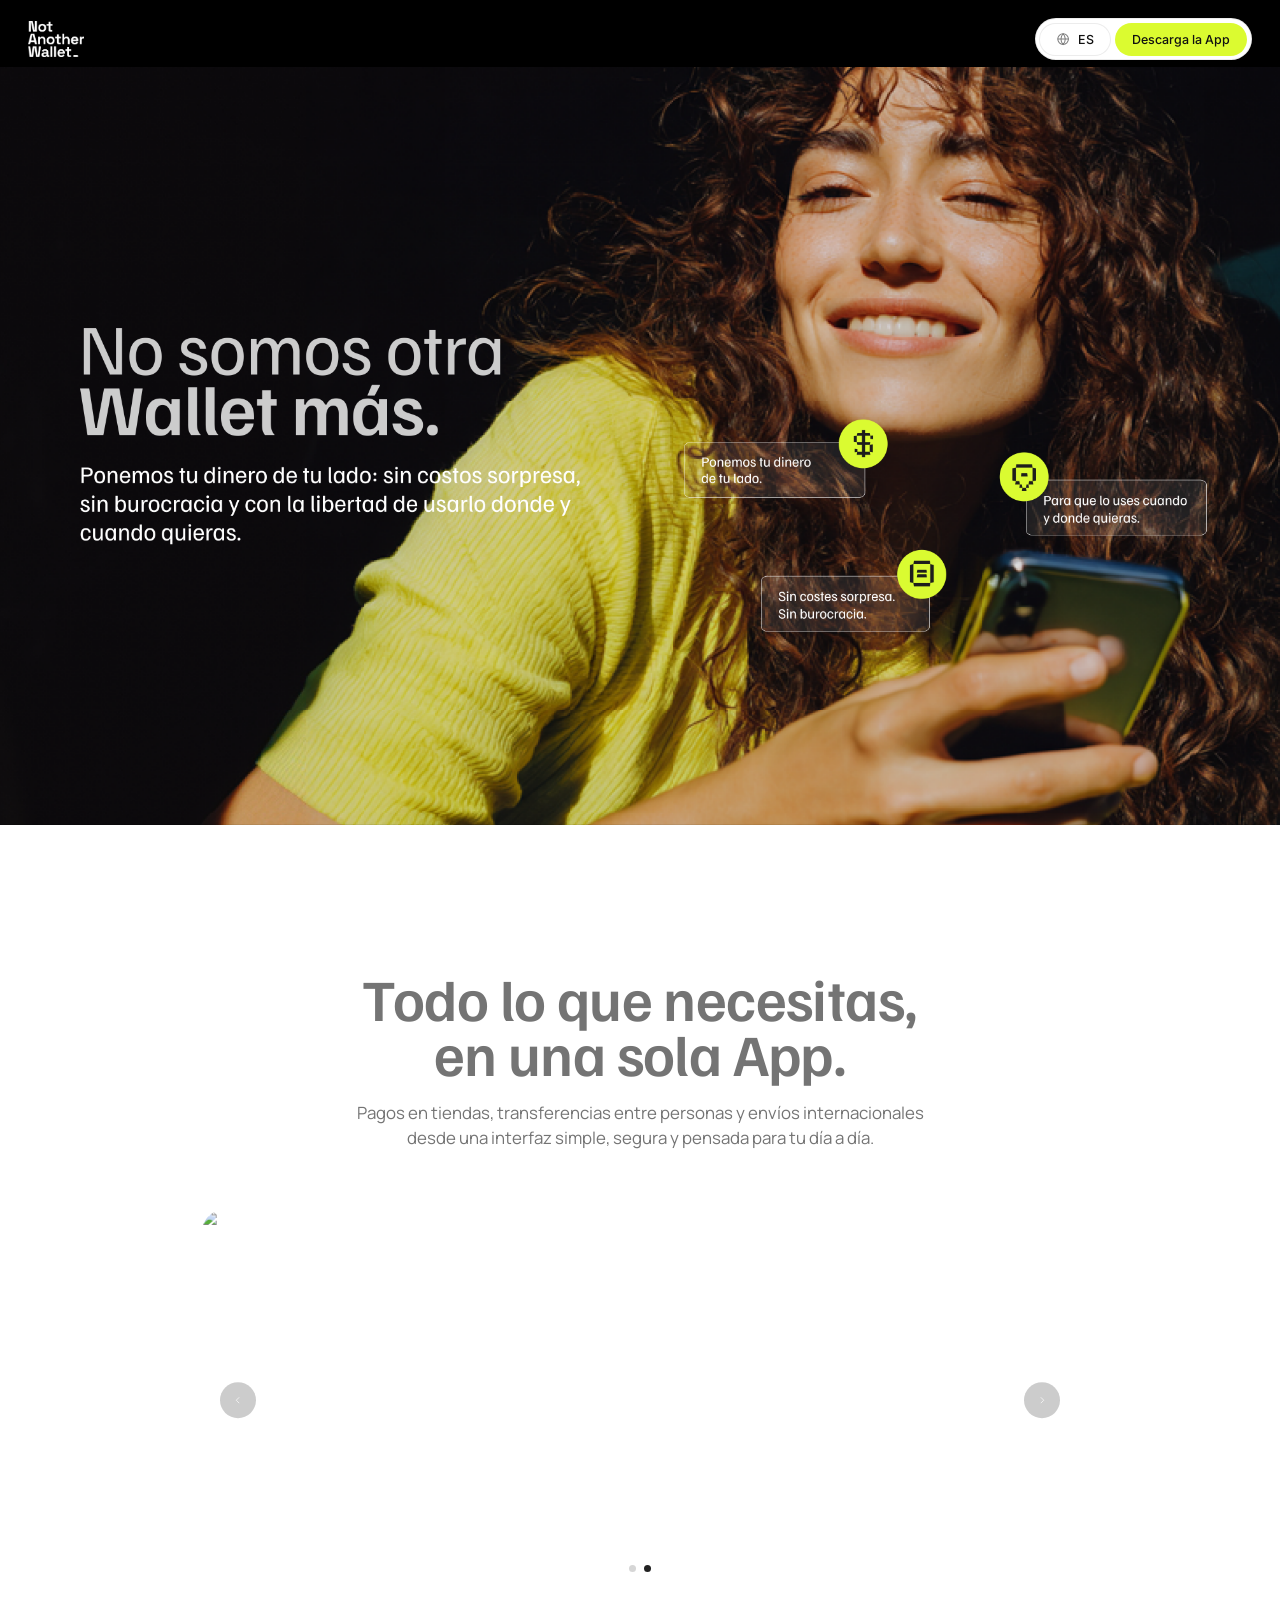
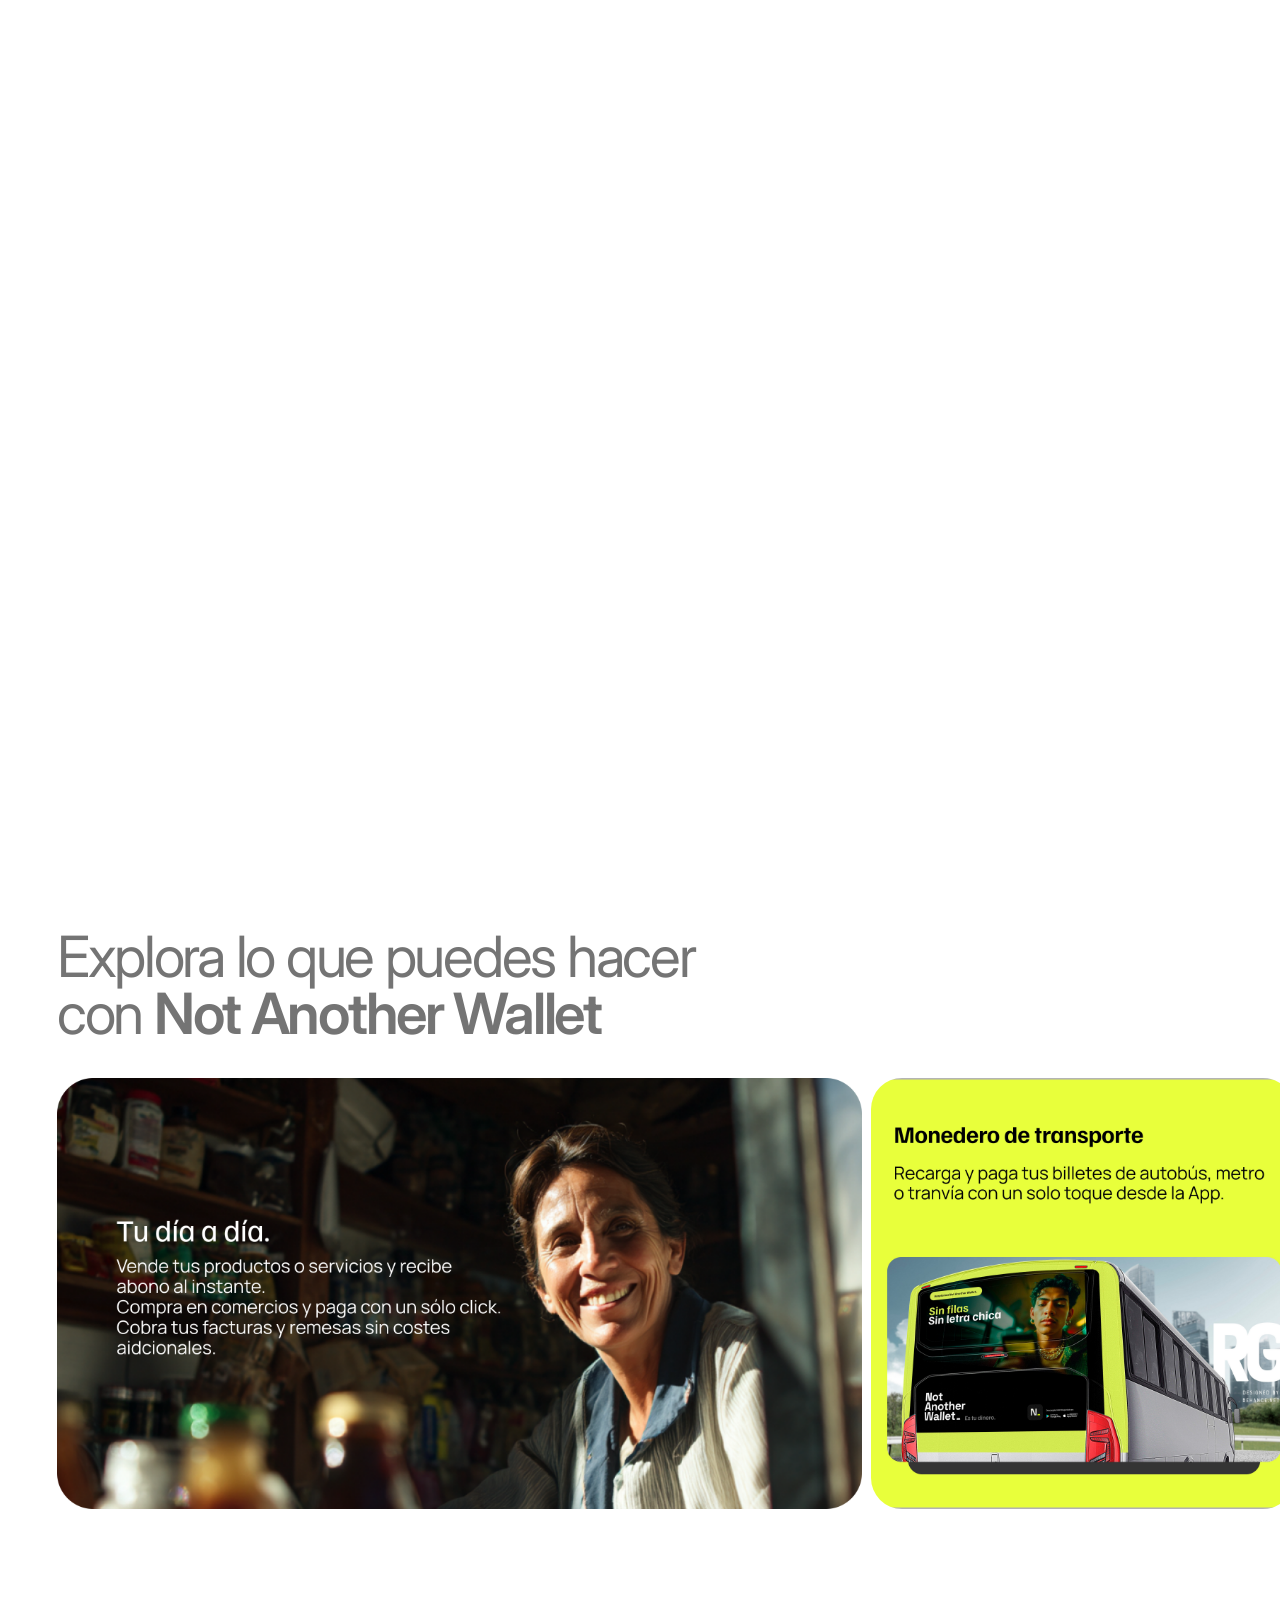
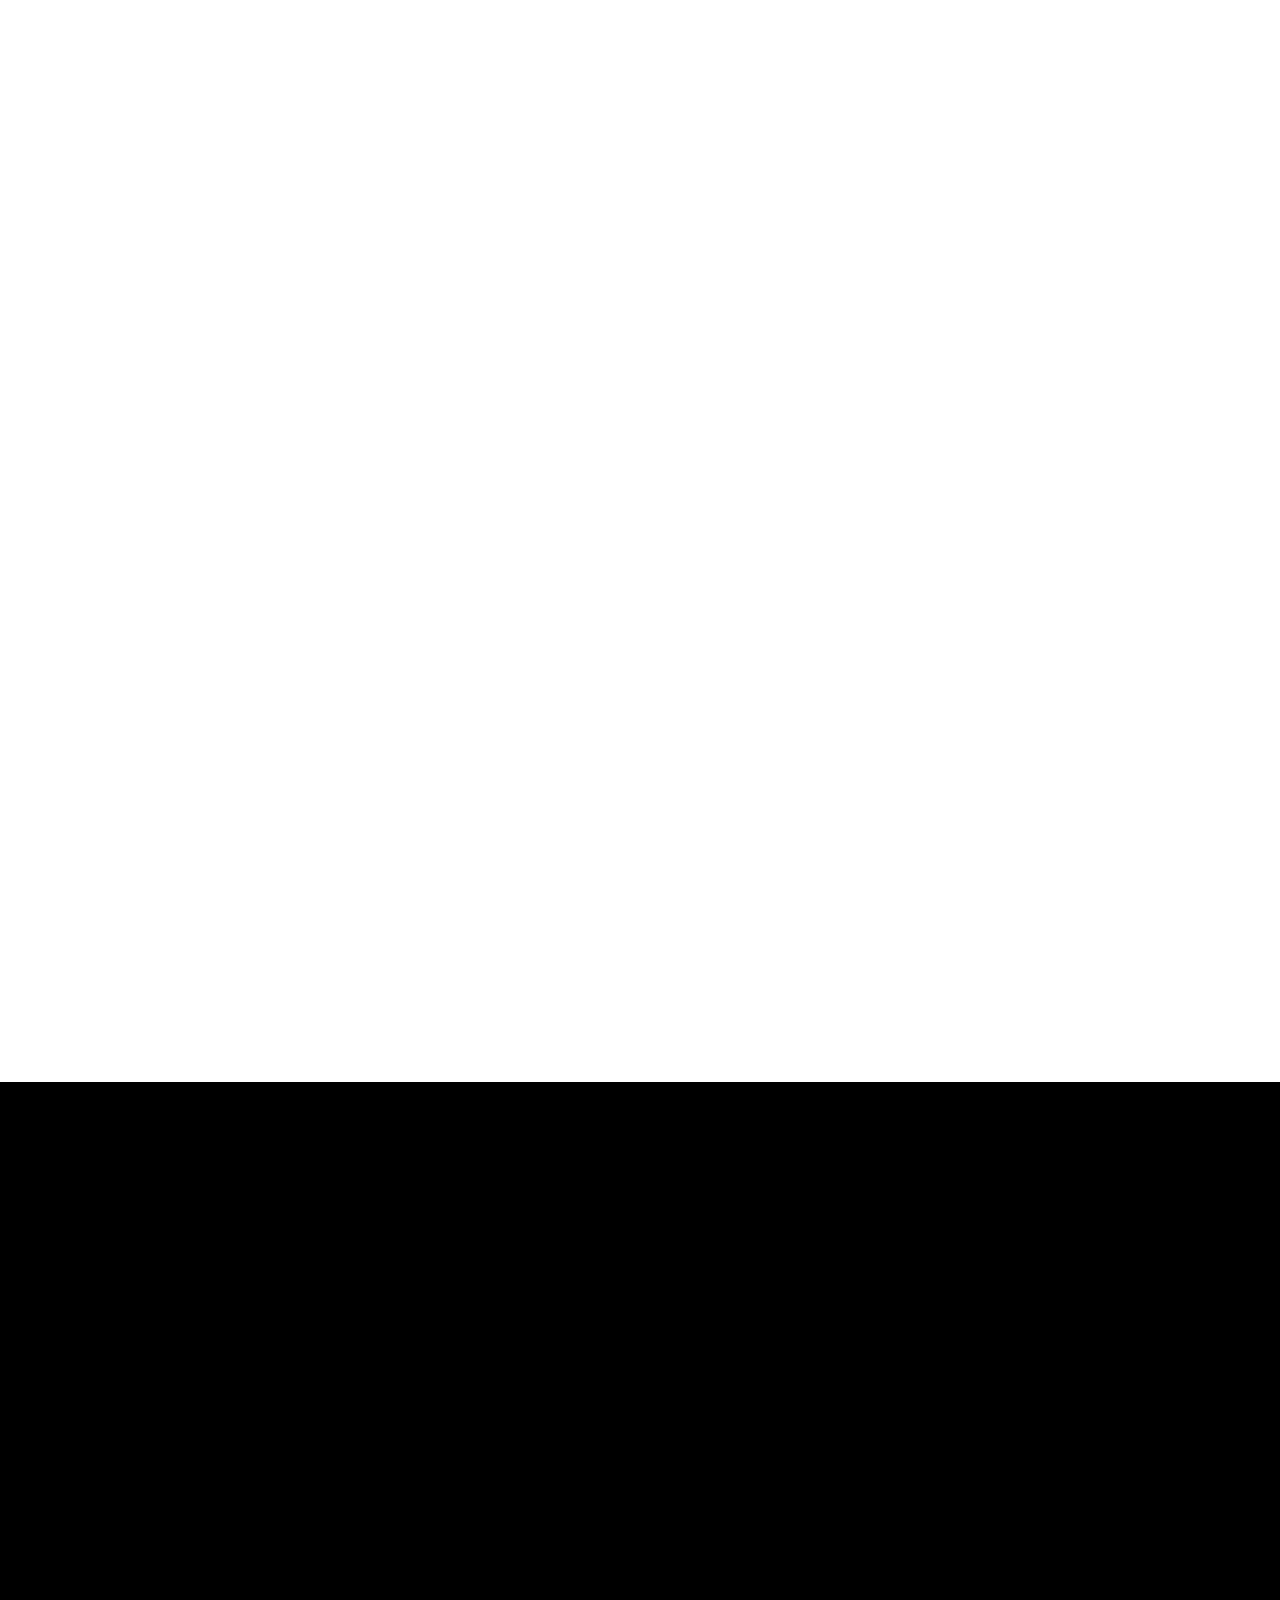
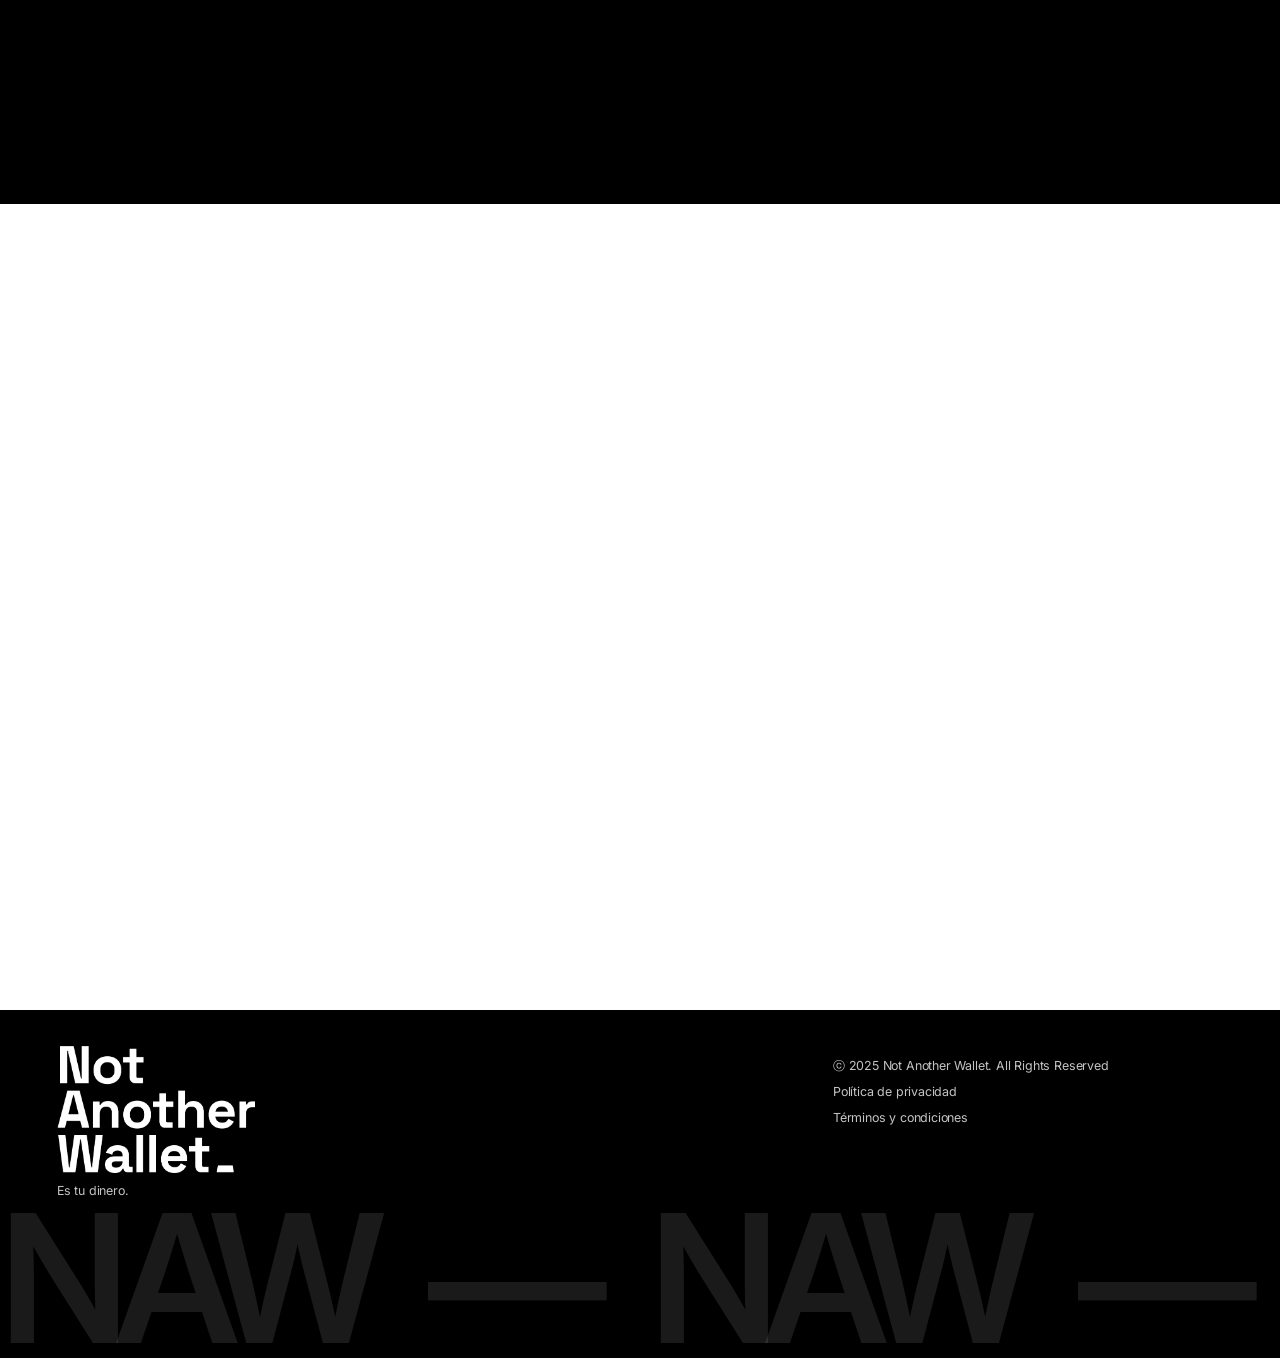
==== v0/index.html @ c79d765e "NAW landing: V1 (hemi-style) + V0 (Framer clone) - Root: V1 build (hemi.xyz-inspired layout, lime br" ====
<!DOCTYPE html>
<html lang="es">
<head>
<meta charset="UTF-8">
<meta name="viewport" content="width=device-width, initial-scale=1.0">
<title>Not Another Wallet.</title>
<meta name="description" content="Todo lo que tu dinero necesita, en una sola app.">
<link rel="preconnect" href="https://fonts.googleapis.com">
<link rel="preconnect" href="https://fonts.gstatic.com" crossorigin>
<link href="https://fonts.googleapis.com/css2?family=Familjen+Grotesk:wght@400;500;600;700&family=Manrope:wght@400;500&family=Inter:wght@400;500;600&display=swap" rel="stylesheet">
<link rel="stylesheet" href="style.css">
</head>
<body>
<div class="page">

  <!-- NAV (V1-style header, V0 wordmark logo) -->
  <header class="nav">
    <img class="nav-logo" src="assets/nK1upUBTIQyQa2cgyJNwuGLeO4.png" alt="Not Another Wallet.">
    <div class="nav-cta">
      <button class="btn-white lang-toggle" type="button" aria-label="Idioma">
        <svg viewBox="0 0 24 24" width="16" height="16" fill="none" stroke="currentColor" stroke-width="1.7"><circle cx="12" cy="12" r="9"/><path d="M3 12h18M12 3c2.4 2.6 3.7 5.7 3.7 9S14.4 18.4 12 21c-2.4-2.6-3.7-5.7-3.7-9S9.6 5.6 12 3Z"/></svg>
        <span>ES</span>
      </button>
      <a class="btn-lime" href="#download">Descarga la App</a>
    </div>
  </header>

  <!-- HERO (headline is part of the artwork) -->
  <section class="hero">
    <img src="assets/GwhkEkhsc4GyNquCHbSZKhDSFW8.png" alt="No somos otra Wallet más.">
  </section>

  <!-- TODO LO QUE NECESITAS -->
  <section class="sec-app">
    <h2 class="fx fx-up">Todo lo que necesitas,<br>en una sola App.</h2>
    <p class="sec-app-sub fx fx-up">Pagos en tiendas, transferencias entre personas y envíos internacionales<br>desde una interfaz simple, segura y pensada para tu día a día.</p>

    <div class="carousel fx fx-up" id="carousel">
      <div class="car-track" id="carTrack">
        <img class="car-slide" src="assets/z4NnHmgdJjHf3OkhCdHDdGSOOc.png" alt="">
        <img class="car-slide" src="assets/LWazjWIO5xfK7SXo2mxsRXEHewk.png" alt="">
      </div>
      <button class="car-arrow car-prev" id="carPrev" aria-label="Previous"><img src="assets/6tTbkXggWgQCAJ4DO2QEdXXmgM.svg" alt=""></button>
      <button class="car-arrow car-next" id="carNext" aria-label="Next"><img src="assets/11KSGbIZoRSg4pjdnUoif6MKHI.svg" alt=""></button>
      <div class="car-dots" id="carDots">
        <button class="dot active" aria-label="Scroll to page 1"></button>
        <button class="dot" aria-label="Scroll to page 2"></button>
      </div>
    </div>
  </section>

  <!-- TU DINERO, TUS BENEFICIOS -->
  <section class="sec-benef">
    <h2 class="fx fx-up"><b>Tu dinero,</b> tus beneficios</h2>
    <img class="benef-img fx fx-up" src="assets/19pHEgTADYLOOIxOWa8nSCs5Us.png" alt="Rapidez y Agilidad. Encriptación. Seguridad. Atención 24/7.">
  </section>

  <!-- EXPLORA (sticky horizontal gallery) -->
  <section class="explora" id="explora">
    <div class="explora-sticky">
      <h2 class="fx fx-up">Explora lo que puedes hacer <br>con <b>Not Another Wallet</b></h2>
      <div class="explora-row" id="exploraRow">
        <img class="exp-card exp-1" src="assets/2GjkSwMKOtseWn0to9752WhP2o.png" alt="Tu día a día.">
        <img class="exp-card exp-2" src="assets/kjQYwGbxQ40n9UjZB4YKL8RKXQ.jpg" alt="Monedero de transporte">
        <img class="exp-card exp-3" src="assets/5KJ6xL10yDFTuKyCQhtgQLT9R6Y.png" alt="Descarga Not Another Wallet">
      </div>
    </div>
  </section>

  <!-- ¿TIENES UN NEGOCIO? -->
  <section class="customers">
    <div class="cust-head fx fx-scale">
      <h2>¿Tienes un <span class="lime">negocio?</span></h2>
      <p>Empieza a cobrar, sin terminal,<br>ni mensualidades.</p>
    </div>
    <img class="cust-a fx fx-pop" src="assets/qxOb6ELoXYaEFjbO9CoEQyi3A7M.png" alt="">
    <img class="cust-b fx fx-pop" src="assets/411mcKGroJ7qKy5O12ocOWTamo.png" alt="">
    <img class="cust-c fx fx-pop" src="assets/IBug5b4CDcnZcAsMQvuKPJMc0g.png" alt="">
    <img class="cust-d fx fx-pop" src="assets/ObWQKmLpTqWghwyPCq0rgI7m40.png" alt="">
    <img class="cust-e fx fx-pop" src="assets/Q6XMWR63H0qy68vi1knDAg8Gh68.png" alt="">
    <img class="cust-f fx fx-pop" src="assets/PURS0SAqbe3i3F3WHRWKFDbRWpg.png" alt="">
    <img class="cust-g fx fx-pop" src="assets/Pp9HtlqpsErXXWV7L6CRDitpHM.png" alt="">
  </section>

  <!-- DESCARGA LA APP -->
  <section class="download" id="download">
    <div class="phones fx fx-up">
      <div class="phone phone-left">
        <span class="phone-hole"></span>
        <img class="phone-screen" src="assets/ov3qmaXq3GTrHRpxH3DiKN6GTb8.jpg" alt="">
        <img class="phone-frame" src="assets/qrBJWrcCXUJQR9uUYBR4gaot7g.png" alt="">
        <p class="phone-time">9:42</p>
      </div>
      <div class="phone phone-right">
        <span class="phone-hole"></span>
        <span class="phone-screen phone-screen-dark"><img src="assets/lpljKu1dE3zPSamaaO6pRRsjkHw.png" alt=""></span>
        <img class="phone-frame" src="assets/qrBJWrcCXUJQR9uUYBR4gaot7g.png" alt="">
        <p class="phone-time">9:43</p>
      </div>
      <div class="phone phone-center">
        <span class="phone-hole"></span>
        <img class="phone-screen" src="assets/Uo5cdJ3e3H9b4iIOrgPgjPKMi0o.png" alt="">
        <img class="phone-frame" src="assets/qrBJWrcCXUJQR9uUYBR4gaot7g.png" alt="">
        <p class="phone-time">9:41</p>
      </div>
    </div>
    <h2 class="fx fx-up">Descarga la App</h2>
    <p class="dl-sub fx fx-up">Con NAW, paga, transfiere,<br>ahorra.</p>
  </section>

  <!-- FOOTER -->
  <footer class="footer">
    <div class="foot-left">
      <img class="foot-logo" src="assets/nK1upUBTIQyQa2cgyJNwuGLeO4.png" alt="Not Another Wallet.">
      <p class="foot-tag">Es tu dinero.</p>
    </div>
    <div class="foot-right">
      <p>ⓒ 2025 Not Another Wallet. All Rights Reserved</p>
      <p><a href="#">Política de privacidad</a></p>
      <p><a href="#">Términos y condiciones</a></p>
    </div>
    <div class="marquee" aria-hidden="true">
      <div class="marquee-track" id="marqueeTrack">
        <h1>NAW</h1><h1>—</h1><h1>NAW</h1><h1>—</h1><h1>NAW</h1><h1>—</h1>
        <h1>NAW</h1><h1>—</h1><h1>NAW</h1><h1>—</h1><h1>NAW</h1><h1>—</h1>
      </div>
    </div>
  </footer>

</div>
<script src="app.js"></script>
</body>
</html>
---- v0/style.css ----
/* V0 — faithful rebuild of the original Framer page (desktop, 1440 design) */
* { margin: 0; padding: 0; box-sizing: border-box; }

:root {
  --lime: #dbfb30;
  --gray: #747474;
  --gray-light: #c4c4c4;
  --fam: 'Familjen Grotesk', sans-serif;
  --man: 'Manrope', sans-serif;
  --int: 'Inter', sans-serif;
}

html { scroll-behavior: auto; }
body { background: #fff; font-family: var(--man); overflow-x: hidden; }
img { display: block; user-select: none; }
.page { position: relative; }

/* ============ NAV (V1-style header, transparent over the hero) ============ */
.nav {
  position: absolute;
  top: 0; left: 0; right: 0;
  height: 88px;
  z-index: 10;
  display: flex;
  align-items: center;
  justify-content: space-between;
  padding: 0 32px;
}
.nav-logo { width: 62px; height: 40px; object-fit: contain; }
.nav-cta {
  display: flex;
  align-items: center;
  gap: 5px;
  padding: 4px;
  background: #fff;
  border: 1px solid rgba(17, 17, 17, 0.08);
  border-radius: 999px;
}
.btn-white, .btn-lime {
  display: inline-flex;
  align-items: center;
  justify-content: center;
  gap: 8px;
  padding: 9px 18px;
  border-radius: 999px;
  font-family: var(--int);
  font-size: 14px;
  font-weight: 500;
  text-decoration: none;
  cursor: pointer;
  border: 1px solid transparent;
  transition: background 0.25s, border-color 0.25s;
}
.btn-white { background: #fff; color: #111; border-color: rgba(17, 17, 17, 0.08); }
.btn-white:hover { border-color: rgba(17, 17, 17, 0.3); }
.btn-white svg { opacity: 0.55; }
.btn-lime { background: var(--lime); color: #111; }
.btn-lime:hover { background: #c9e825; }

/* ============ HERO ============ */
/* 75px black band on top (where the original solid nav sat) keeps the
   artwork crop identical while the V1-style header floats above it. */
.hero { height: 928px; padding-top: 75px; background: #000; }
.hero img { width: 100%; height: 853px; object-fit: cover; }

/* ============ TODO LO QUE NECESITAS ============ */
.sec-app { padding-top: 163px; text-align: center; }
.sec-app h2 {
  font-family: var(--fam);
  font-weight: 600;
  font-size: 66px;
  line-height: 62.7px;
  letter-spacing: -0.66px;
  color: var(--gray);
}
.sec-app-sub {
  margin-top: 21px;
  font-family: var(--man);
  font-size: 19px;
  line-height: 28.5px;
  color: var(--gray);
}

/* Carousel */
.carousel {
  position: relative;
  width: 985px;
  height: 428px;
  margin: 67px auto 0;
  overflow: hidden;
  border-radius: 24px;
}
.car-track {
  display: flex;
  gap: 10px;
  height: 100%;
  will-change: transform;
}
.car-slide {
  flex: none;
  width: 985px;
  height: 428px;
  border-radius: 24px;
  object-fit: cover;
}
.car-arrow {
  position: absolute;
  top: 50%;
  transform: translateY(-50%);
  width: 40px; height: 40px;
  border: 0;
  border-radius: 40px;
  background: rgba(0, 0, 0, 0.2);
  display: grid;
  place-items: center;
  cursor: pointer;
  z-index: 2;
  transition: background 0.25s;
}
.car-arrow:hover { background: rgba(0, 0, 0, 0.38); }
.car-arrow img { width: 16px; height: 16px; }
.car-prev { left: 20px; }
.car-next { right: 20px; }
.car-dots {
  position: absolute;
  left: 50%;
  bottom: 14px;
  transform: translateX(-50%);
  display: flex;
  gap: 9px;
  align-items: center;
  background: #fff;
  border-radius: 999px;
  padding: 7px 10px;
  z-index: 2;
}
.dot {
  width: 8px; height: 8px;
  border: 0;
  border-radius: 50%;
  background: #d6d6d6;
  cursor: pointer;
  transition: background 0.3s;
  padding: 0;
}
.dot.active { background: #222; }

/* ============ TU DINERO ============ */
.sec-benef { padding-top: 163px; text-align: center; }
.sec-benef h2 {
  font-family: var(--fam);
  font-weight: 400;
  font-size: 66px;
  line-height: 62.7px;
  letter-spacing: -0.66px;
  color: var(--gray);
}
.sec-benef h2 b { font-weight: 600; }
.benef-img {
  width: 819px;
  height: 609px;
  object-fit: contain;
  margin: 28px auto 0;
}

/* ============ EXPLORA (sticky horizontal) ============ */
.explora { height: 1839px; margin-top: 163px; position: relative; }
.explora-sticky {
  position: sticky;
  top: -30px;
  padding: 30px 0 60px;
  overflow: hidden;
}
.explora h2 {
  font-family: var(--int);
  font-weight: 400;
  font-size: 64px;
  line-height: 64px;
  letter-spacing: -2.56px;
  color: var(--gray);
  margin-left: 64px;
}
.explora h2 b { font-weight: 600; }
.explora-row {
  display: flex;
  gap: 10px;
  margin-top: 40px;
  padding-left: 64px;
  width: max-content;
  will-change: transform;
}
.exp-card { height: 485px; }
.exp-1 { width: 906px; border-radius: 35px; object-fit: cover; }
.exp-2 { width: 476px; border-radius: 35px; object-fit: cover; }
.exp-3 { width: 1074px; border-radius: 45px; object-fit: cover; }

/* ============ ¿TIENES UN NEGOCIO? ============ */
.customers {
  position: relative;
  height: 813px;
  background: #000;
  margin-top: 163px;
  overflow: hidden;
}
.cust-head {
  position: absolute;
  left: 50%;
  top: 345px;
  transform: translateX(-50%);
  text-align: center;
  width: 620px;
}
.cust-head h2 {
  font-family: var(--fam);
  font-weight: 600;
  font-size: 61px;
  line-height: 1.05;
  letter-spacing: -1.2px;
  color: #fff;
}
.cust-head .lime { color: var(--lime); }
.cust-head p {
  margin-top: 12px;
  font-family: var(--fam);
  font-size: 20px;
  line-height: 1.3;
  color: var(--gray-light);
}
.customers img { position: absolute; border-radius: 1000px; object-fit: cover; }
.cust-a { left: 167px; top: 83px;  width: 127px; height: 127px; }
.cust-b { left: 634px; top: 96px;  width: 86px;  height: 86px; border-radius: 24px; }
.cust-c { left: 1159px; top: 114px; width: 130px; height: 130px; }
.cust-d { left: 98px;  top: 379px; width: 121px; height: 121px; }
.cust-e { left: 1227px; top: 449px; width: 110px; height: 110px; }
.cust-f { left: 382px; top: 592px; width: 101px; height: 101px; }
.cust-g { left: 876px; top: 607px; width: 120px; height: 120px; }

/* ============ DESCARGA LA APP ============ */
.download {
  position: relative;
  height: 906px;
  background: #fff;
}
.phones {
  position: absolute;
  inset: 0;
  pointer-events: none;
  mask-image: linear-gradient(180deg, #000 0%, #000 55%, transparent 71%);
  -webkit-mask-image: linear-gradient(180deg, #000 0%, #000 55%, transparent 71%);
}
.phone {
  position: absolute;
  width: 200px;
  height: 416px;
}
.phone-frame { position: absolute; inset: 0; width: 100%; height: 100%; object-fit: contain; z-index: 2; }
.phone-hole {
  position: absolute;
  left: 8px; top: 7px;
  width: 184px; height: 402px;
  border-radius: 30px;
  background: #0a0a0a;
  z-index: 0;
}
.phone-screen {
  position: absolute;
  left: 16px; top: 19px;
  width: 167px; height: 378px;
  object-fit: cover;
  border-radius: 24px;
  z-index: 1;
}
.phone-time {
  position: absolute;
  left: 26px; top: 16px;
  z-index: 3;
  font-family: var(--int);
  font-size: 10px;
  letter-spacing: -0.2px;
  color: #fff;
}
.phone-screen-dark {
  position: absolute;
  left: 8px; top: 7px;
  width: 184px; height: 402px;
  border-radius: 30px;
  background: #050505;
  display: grid;
  place-items: center;
  z-index: 1;
}
.phone-screen-dark img { width: 96px; height: auto; }

/* Final (spread) positions; --p is driven by scroll (0 = tucked, 1 = spread) */
.phones { --p: 0; }
.phone-left {
  left: 395px; top: 211px;
  transform: translate(calc((1 - var(--p)) * 223px), calc((1 - var(--p)) * 433px)) rotate(-30deg);
  z-index: 1;
}
.phone-right {
  left: 835px; top: 211px;
  transform: translate(calc((1 - var(--p)) * -223px), calc((1 - var(--p)) * 433px)) rotate(30deg);
  z-index: 1;
}
.phone-center {
  left: 630px; top: 233px;
  transform: translateY(calc((1 - var(--p)) * 250px));
  z-index: 2;
}

.download h2 {
  position: absolute;
  top: 633px;
  width: 100%;
  text-align: center;
  font-family: var(--fam);
  font-weight: 600;
  font-size: 64px;
  line-height: 64px;
  letter-spacing: -2.56px;
  color: var(--gray);
}
.dl-sub {
  position: absolute;
  top: 709px;
  width: 100%;
  text-align: center;
  font-family: var(--man);
  font-size: 35px;
  line-height: 38.5px;
  letter-spacing: -0.35px;
  color: var(--gray);
}

/* ============ FOOTER ============ */
.footer {
  position: relative;
  height: 392px;
  background: #000;
  overflow: hidden;
}
.foot-logo { position: absolute; left: 64px; top: 40px; width: 223px; height: 144px; object-fit: contain; }
.foot-logo { position: static; }
.foot-left { position: absolute; left: 64px; top: 40px; }
.foot-tag {
  margin-top: 12px;
  font-family: var(--int);
  font-size: 14px;
  line-height: 16.8px;
  letter-spacing: -0.2px;
  color: var(--gray-light);
}
.foot-right { position: absolute; left: 937px; top: 56px; }
.foot-right p {
  font-family: var(--int);
  font-size: 14px;
  line-height: 16.8px;
  letter-spacing: -0.2px;
  color: var(--gray-light);
  margin-bottom: 12px;
}
.foot-right a { color: var(--gray-light); text-decoration: none; }
.foot-right a:hover { color: #fff; }

.marquee {
  position: absolute;
  left: 0; right: 0;
  top: 151px;
  height: 302px;
  overflow: hidden;
}
.marquee-track {
  display: flex;
  align-items: flex-start;
  width: max-content;
  animation: marquee 45.3s linear infinite;
}
.marquee-track h1 {
  font-family: var(--int);
  font-weight: 600;
  font-size: 201px;
  line-height: 302px;
  letter-spacing: -16.08px;
  color: rgba(255, 255, 255, 0.1);
  padding-right: 64px;
  white-space: nowrap;
}
@keyframes marquee { to { transform: translateX(-50%); } }

/* ============ APPEAR ANIMATIONS (Framer-style springs) ============ */
.fx { transition: opacity 0.7s cubic-bezier(0.25, 0.6, 0.3, 1), transform 0.7s cubic-bezier(0.25, 0.6, 0.3, 1); }
.fx-up { opacity: 0; transform: translateY(36px); }
.fx-scale { opacity: 0; transform: translateX(-50%) scale(0.7) !important; }
.fx-pop { opacity: 0; transform: scale(0.5); }
.fx.on { opacity: 1; transform: none; }
.cust-head.fx.on { transform: translateX(-50%) scale(1) !important; }

@media (prefers-reduced-motion: reduce) {
  .fx { transition: none; }
  .fx-up, .fx-scale, .fx-pop { opacity: 1; transform: none; }
  .cust-head { transform: translateX(-50%) !important; }
  .marquee-track { animation: none; }
}

/* Fixed 1440 design; JS scales it to the viewport with `zoom`
   (a transform here would kill position: sticky). */
.page { width: 1440px; }
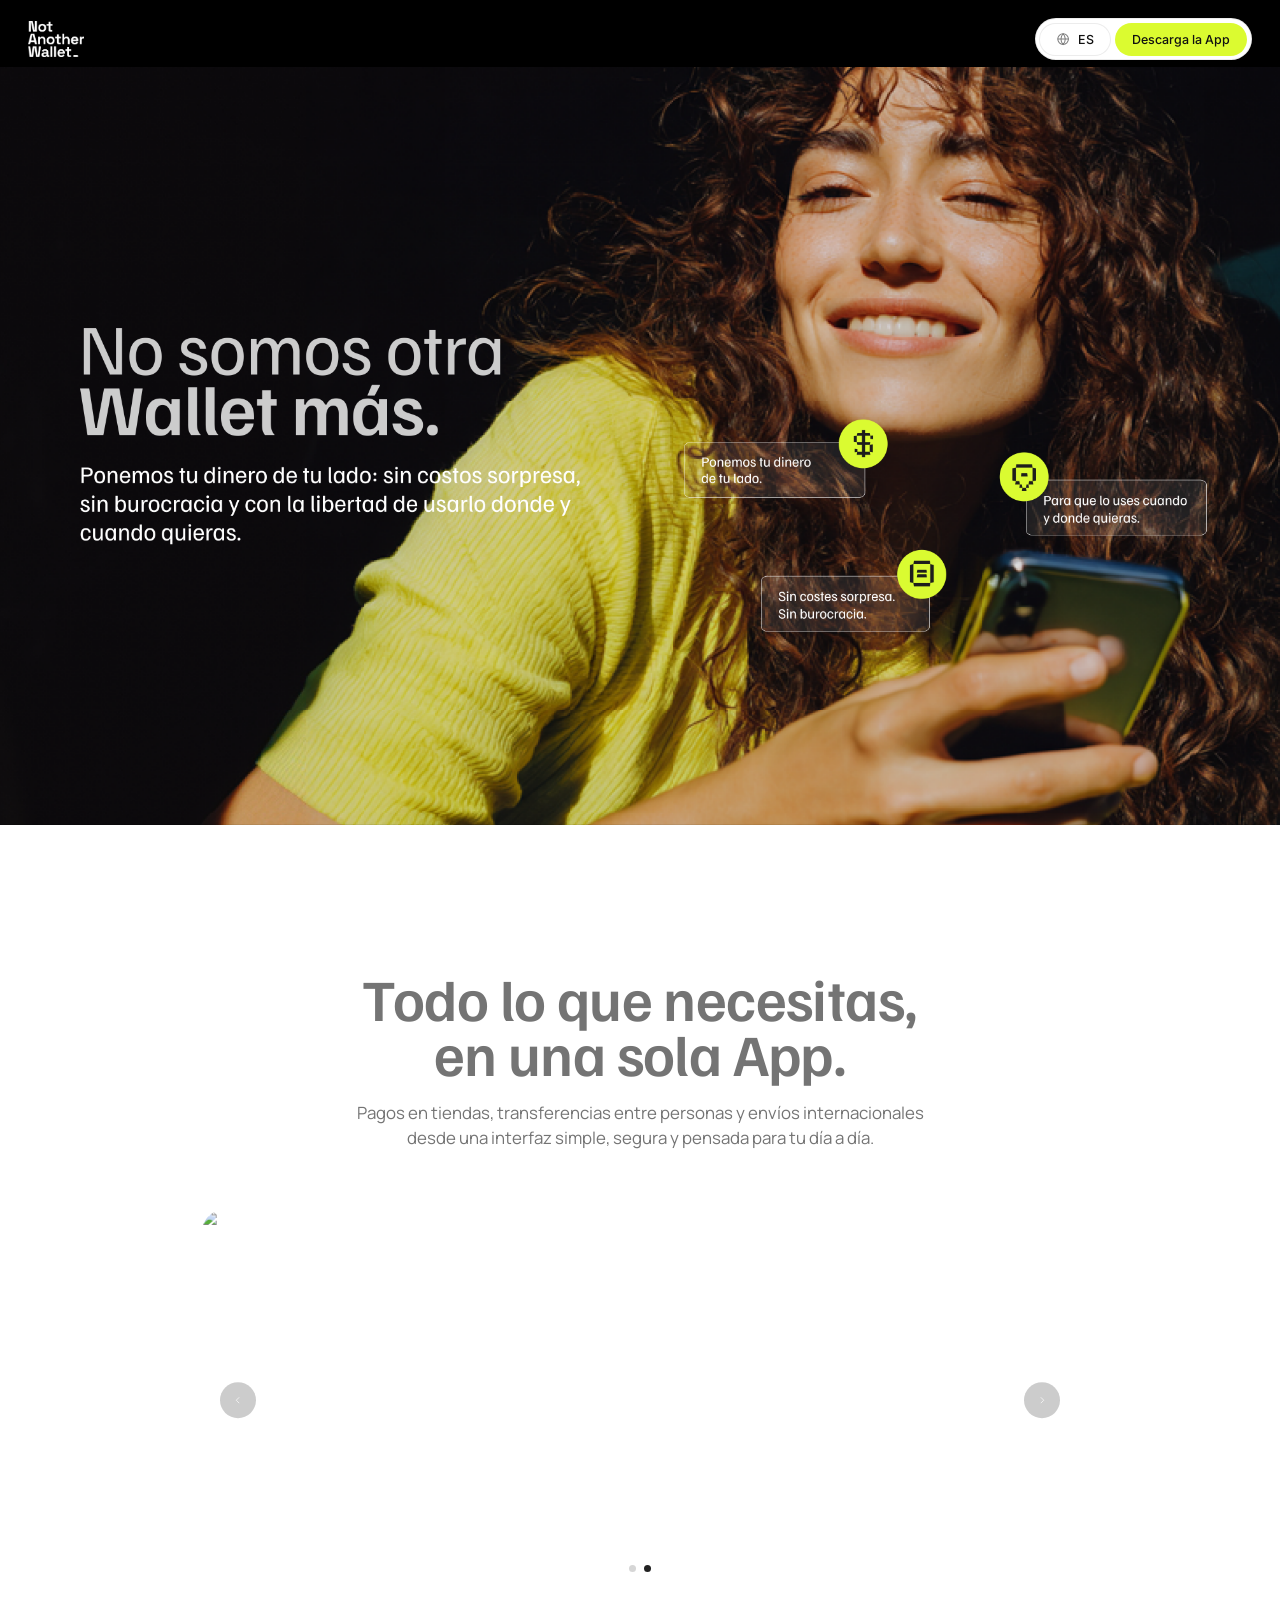
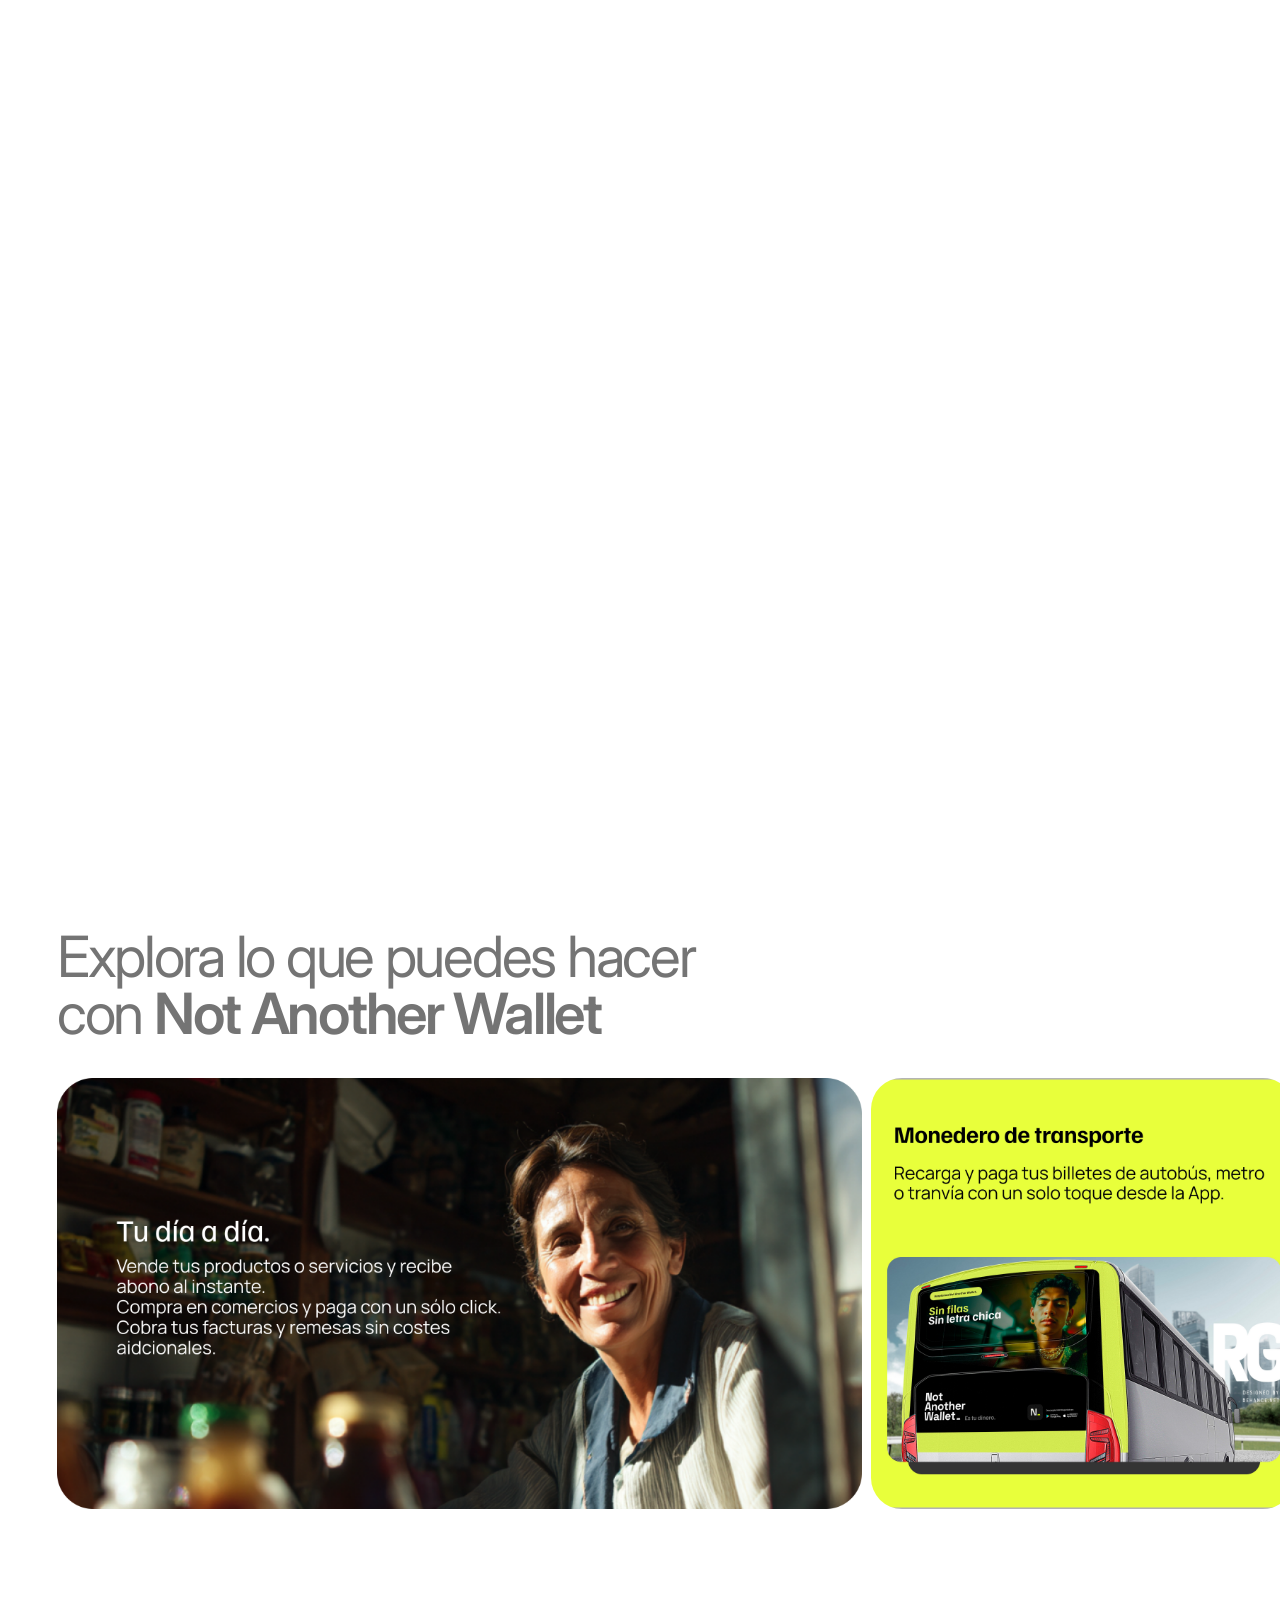
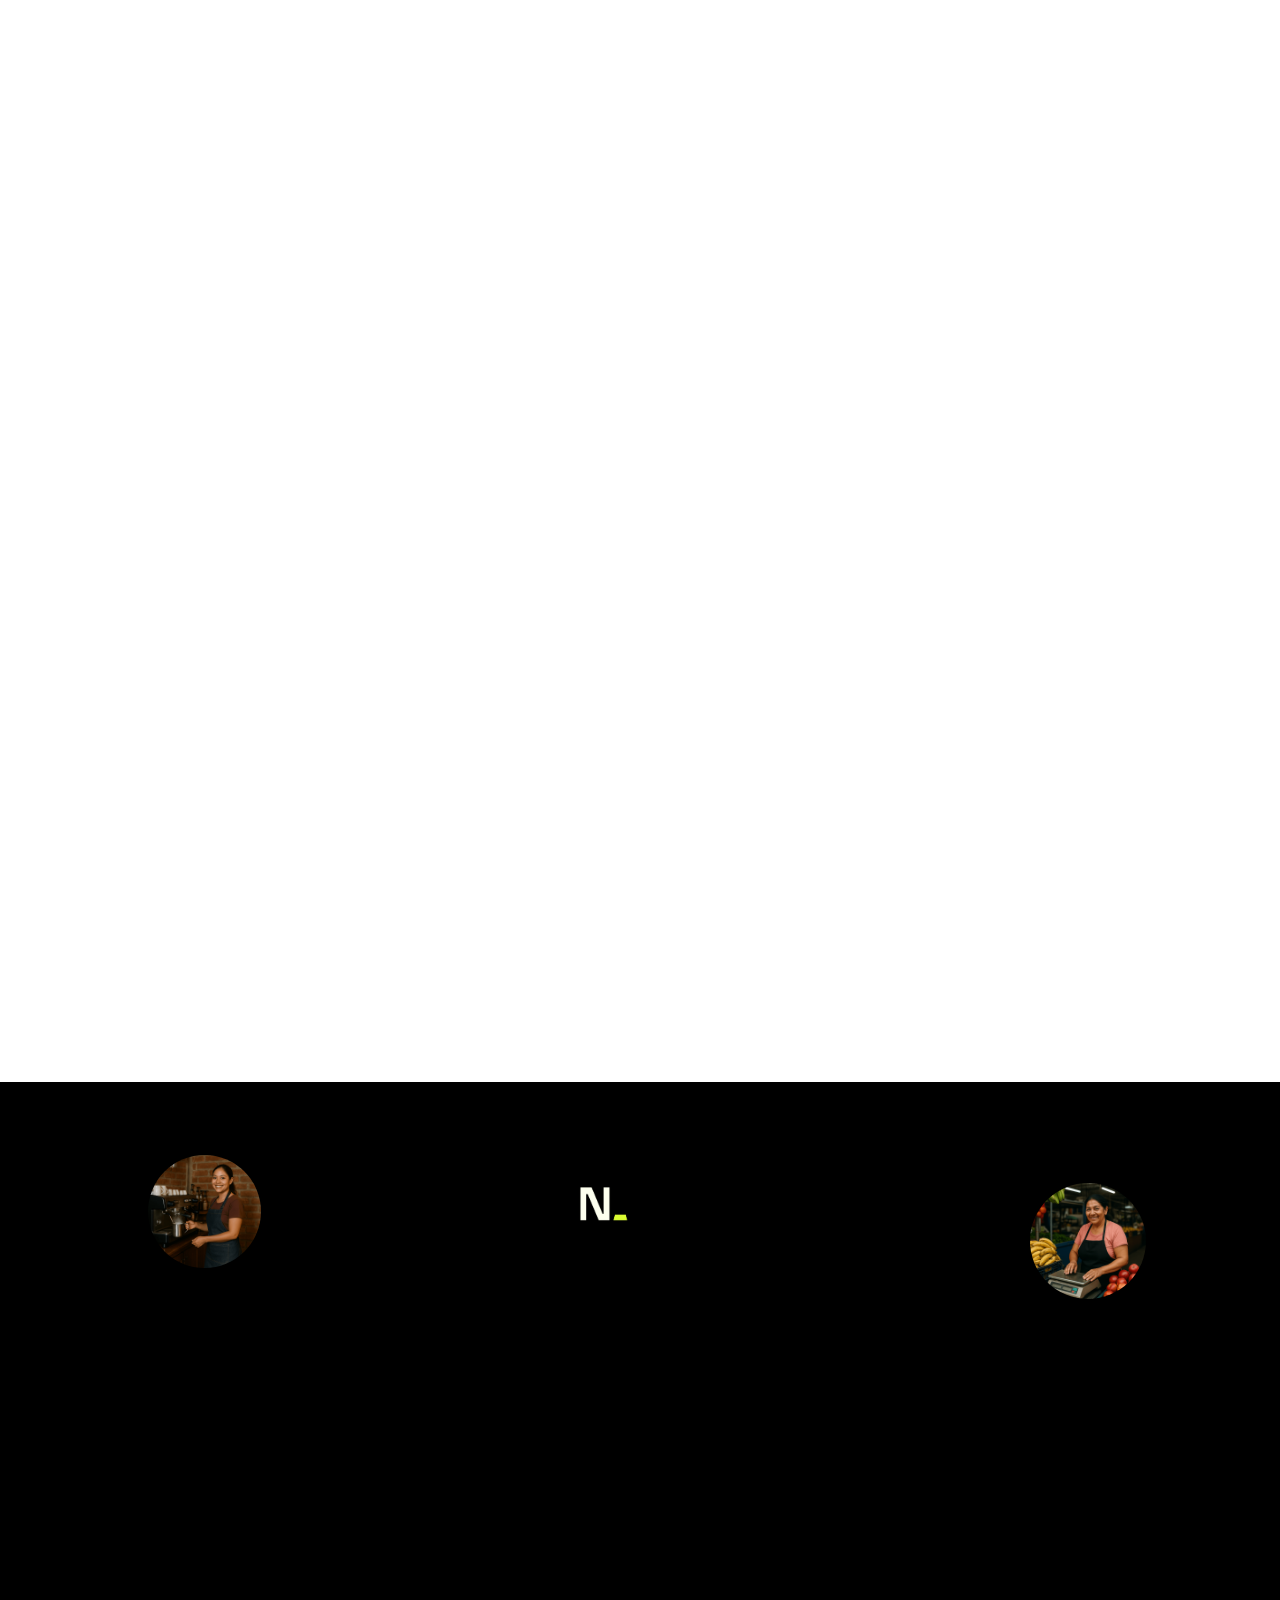
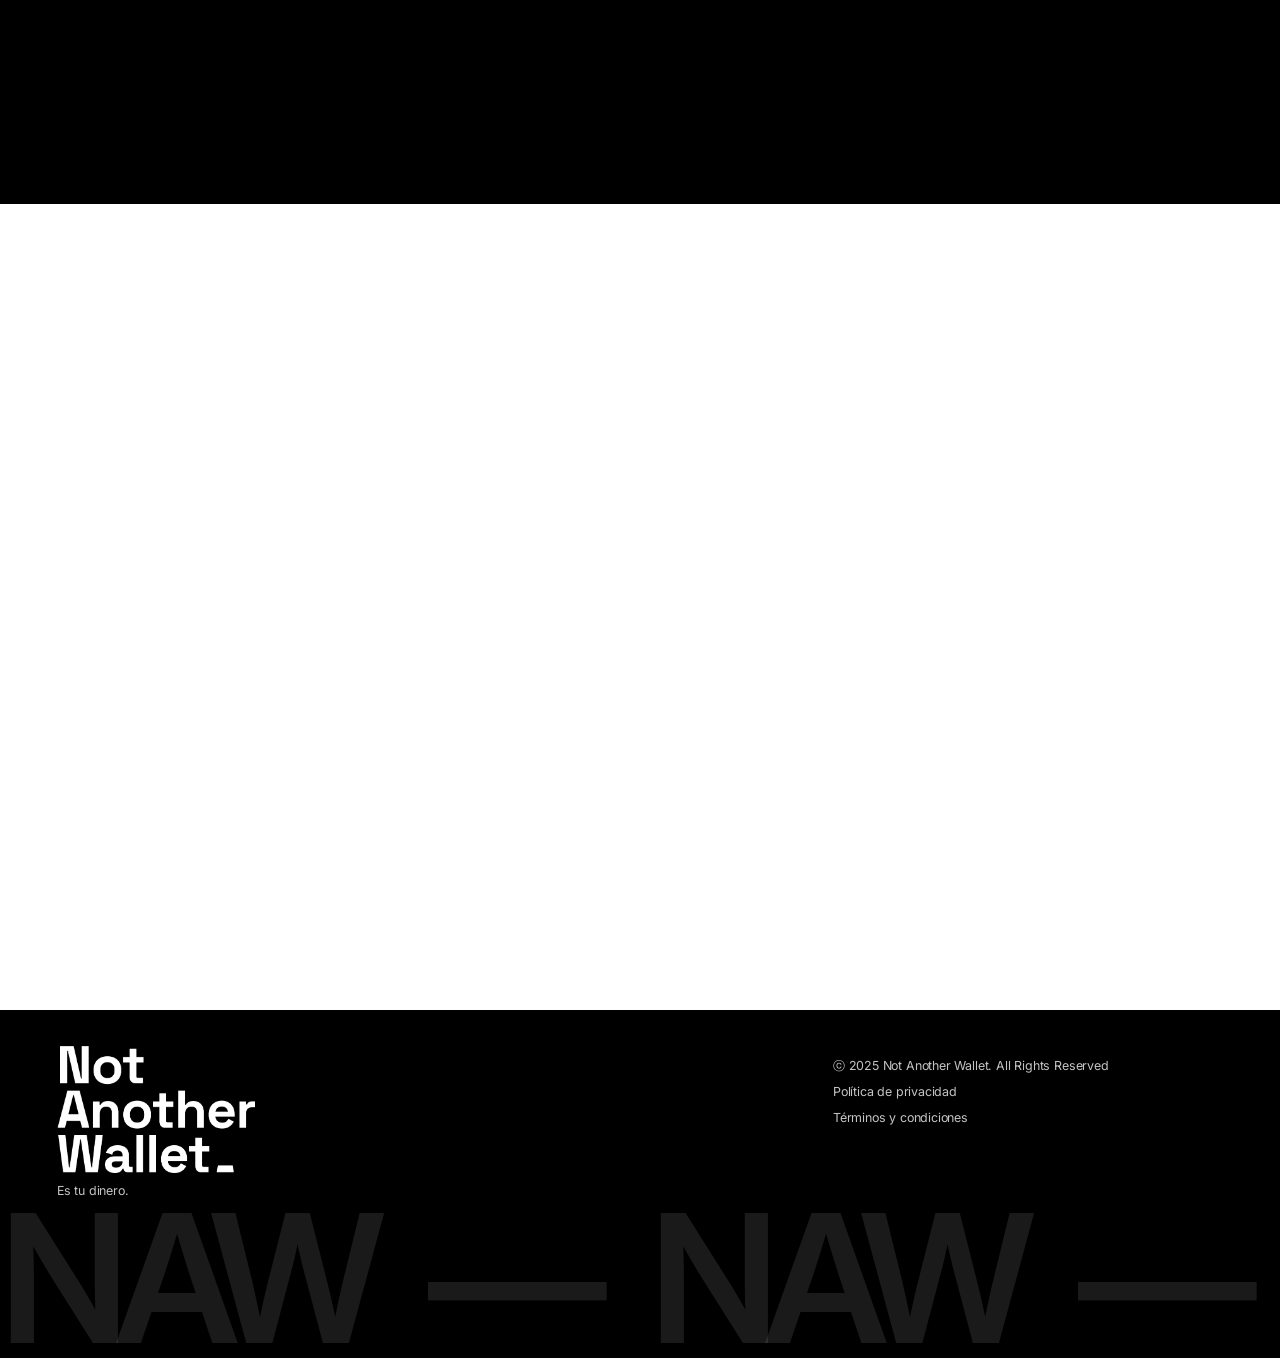
==== commit d0a2fd7f: "V0: wire up ES/EN language toggle, smooth scroll, phone bezel fix Co-Authored-By: Claude Fable 5 <no" ====
--- a/v0/index.html
+++ b/v0/index.html
@@ -17,11 +17,11 @@
   <header class="nav">
     <img class="nav-logo" src="assets/nK1upUBTIQyQa2cgyJNwuGLeO4.png" alt="Not Another Wallet.">
     <div class="nav-cta">
-      <button class="btn-white lang-toggle" type="button" aria-label="Idioma">
+      <button class="btn-white lang-toggle" id="langToggle" type="button" aria-label="Cambiar a inglés">
         <svg viewBox="0 0 24 24" width="16" height="16" fill="none" stroke="currentColor" stroke-width="1.7"><circle cx="12" cy="12" r="9"/><path d="M3 12h18M12 3c2.4 2.6 3.7 5.7 3.7 9S14.4 18.4 12 21c-2.4-2.6-3.7-5.7-3.7-9S9.6 5.6 12 3Z"/></svg>
-        <span>ES</span>
+        <span id="langLabel">ES</span>
       </button>
-      <a class="btn-lime" href="#download">Descarga la App</a>
+      <a class="btn-lime" href="#download" data-en="Download the App">Descarga la App</a>
     </div>
   </header>
 
@@ -32,8 +32,8 @@
 
   <!-- TODO LO QUE NECESITAS -->
   <section class="sec-app">
-    <h2 class="fx fx-up">Todo lo que necesitas,<br>en una sola App.</h2>
-    <p class="sec-app-sub fx fx-up">Pagos en tiendas, transferencias entre personas y envíos internacionales<br>desde una interfaz simple, segura y pensada para tu día a día.</p>
+    <h2 class="fx fx-up" data-en="Everything you need,<br>in a single App.">Todo lo que necesitas,<br>en una sola App.</h2>
+    <p class="sec-app-sub fx fx-up" data-en="In-store payments, transfers between people and international transfers<br>from a simple, secure interface designed for your everyday life.">Pagos en tiendas, transferencias entre personas y envíos internacionales<br>desde una interfaz simple, segura y pensada para tu día a día.</p>
 
     <div class="carousel fx fx-up" id="carousel">
       <div class="car-track" id="carTrack">
@@ -51,14 +51,14 @@
 
   <!-- TU DINERO, TUS BENEFICIOS -->
   <section class="sec-benef">
-    <h2 class="fx fx-up"><b>Tu dinero,</b> tus beneficios</h2>
+    <h2 class="fx fx-up" data-en="<b>Your money,</b> your benefits"><b>Tu dinero,</b> tus beneficios</h2>
     <img class="benef-img fx fx-up" src="assets/19pHEgTADYLOOIxOWa8nSCs5Us.png" alt="Rapidez y Agilidad. Encriptación. Seguridad. Atención 24/7.">
   </section>
 
   <!-- EXPLORA (sticky horizontal gallery) -->
   <section class="explora" id="explora">
     <div class="explora-sticky">
-      <h2 class="fx fx-up">Explora lo que puedes hacer <br>con <b>Not Another Wallet</b></h2>
+      <h2 class="fx fx-up" data-en="Explore what you can do <br>with <b>Not Another Wallet</b>">Explora lo que puedes hacer <br>con <b>Not Another Wallet</b></h2>
       <div class="explora-row" id="exploraRow">
         <img class="exp-card exp-1" src="assets/2GjkSwMKOtseWn0to9752WhP2o.png" alt="Tu día a día.">
         <img class="exp-card exp-2" src="assets/kjQYwGbxQ40n9UjZB4YKL8RKXQ.jpg" alt="Monedero de transporte">
@@ -70,8 +70,8 @@
   <!-- ¿TIENES UN NEGOCIO? -->
   <section class="customers">
     <div class="cust-head fx fx-scale">
-      <h2>¿Tienes un <span class="lime">negocio?</span></h2>
-      <p>Empieza a cobrar, sin terminal,<br>ni mensualidades.</p>
+      <h2 data-en='Do you run a <span class="lime">business?</span>'>¿Tienes un <span class="lime">negocio?</span></h2>
+      <p data-en="Start getting paid, with no card reader<br>and no monthly fees.">Empieza a cobrar, sin terminal,<br>ni mensualidades.</p>
     </div>
     <img class="cust-a fx fx-pop" src="assets/qxOb6ELoXYaEFjbO9CoEQyi3A7M.png" alt="">
     <img class="cust-b fx fx-pop" src="assets/411mcKGroJ7qKy5O12ocOWTamo.png" alt="">
@@ -104,20 +104,20 @@
         <p class="phone-time">9:41</p>
       </div>
     </div>
-    <h2 class="fx fx-up">Descarga la App</h2>
-    <p class="dl-sub fx fx-up">Con NAW, paga, transfiere,<br>ahorra.</p>
+    <h2 class="fx fx-up" data-en="Download the App">Descarga la App</h2>
+    <p class="dl-sub fx fx-up" data-en="With NAW: pay, transfer,<br>save.">Con NAW, paga, transfiere,<br>ahorra.</p>
   </section>
 
   <!-- FOOTER -->
   <footer class="footer">
     <div class="foot-left">
       <img class="foot-logo" src="assets/nK1upUBTIQyQa2cgyJNwuGLeO4.png" alt="Not Another Wallet.">
-      <p class="foot-tag">Es tu dinero.</p>
+      <p class="foot-tag" data-en="It&#39;s your money.">Es tu dinero.</p>
     </div>
     <div class="foot-right">
       <p>ⓒ 2025 Not Another Wallet. All Rights Reserved</p>
-      <p><a href="#">Política de privacidad</a></p>
-      <p><a href="#">Términos y condiciones</a></p>
+      <p><a href="#" data-en="Privacy Policy">Política de privacidad</a></p>
+      <p><a href="#" data-en="Terms &amp; Conditions">Términos y condiciones</a></p>
     </div>
     <div class="marquee" aria-hidden="true">
       <div class="marquee-track" id="marqueeTrack">
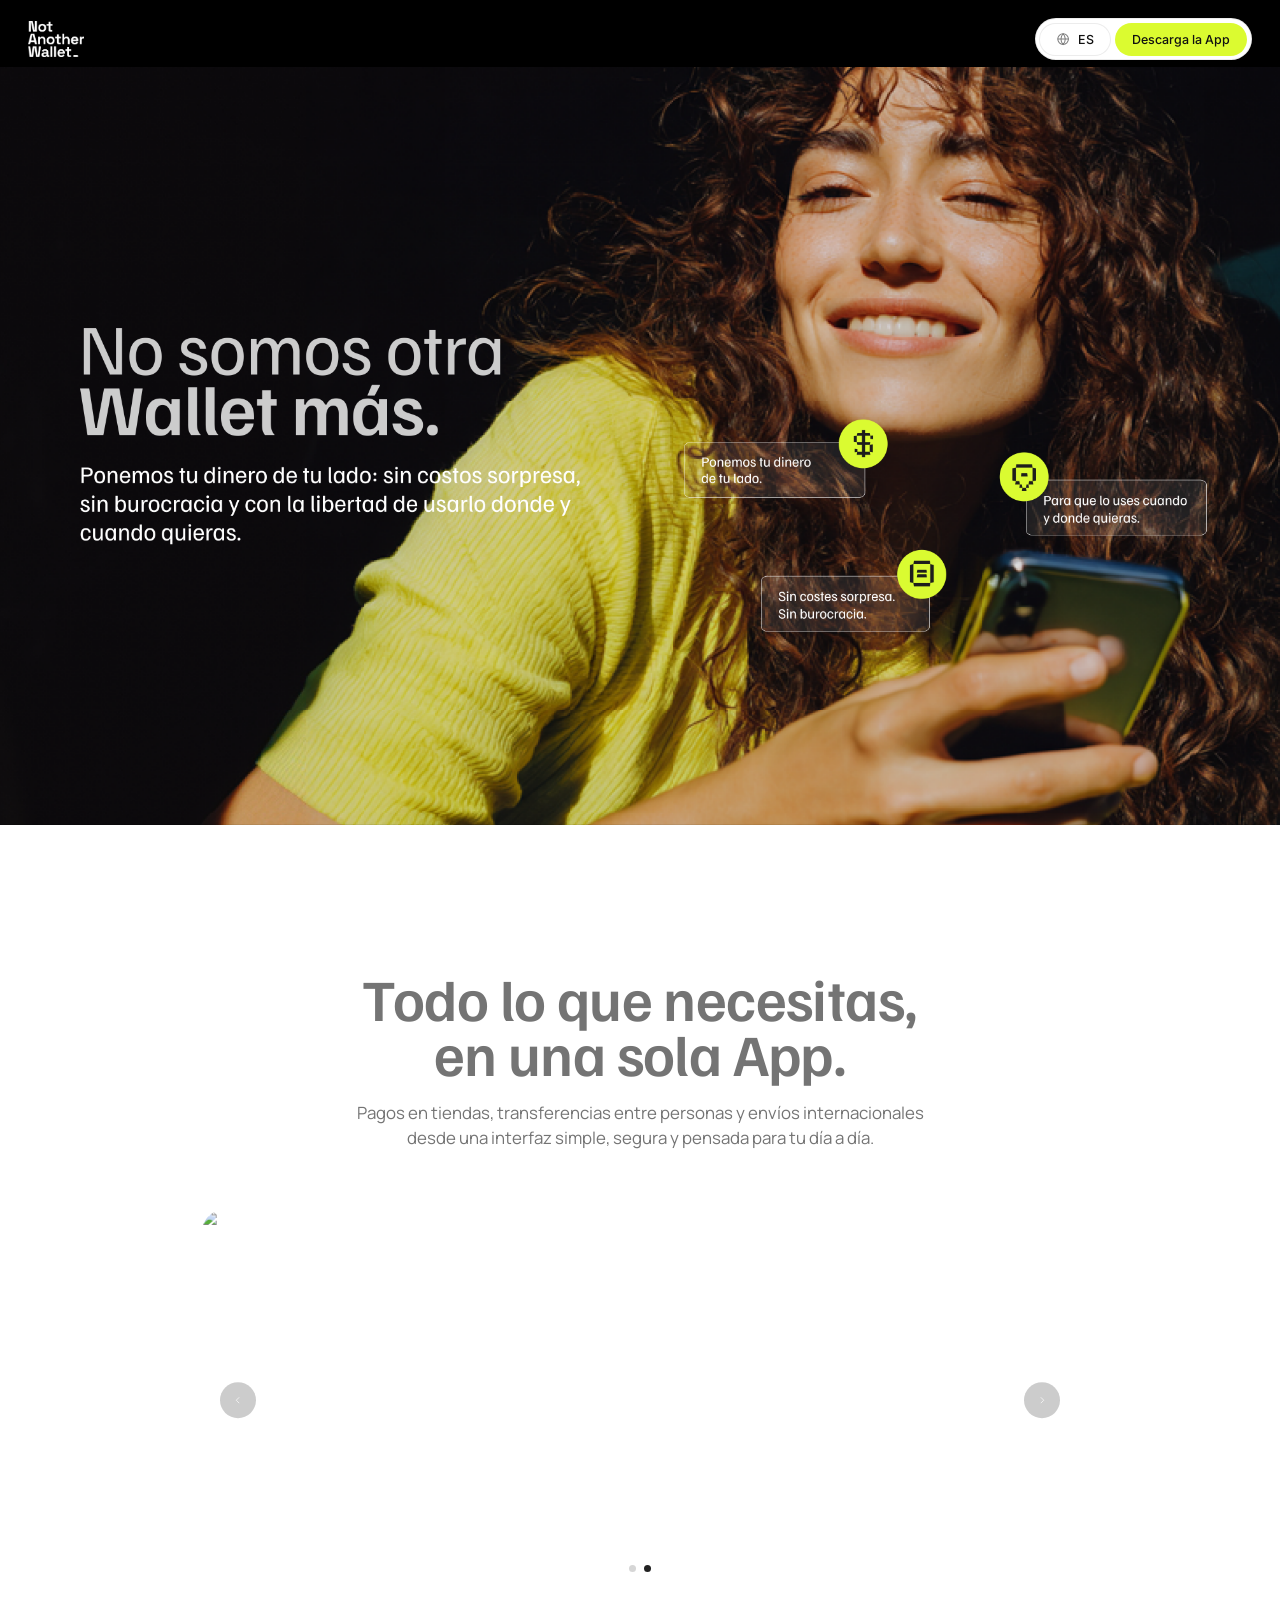
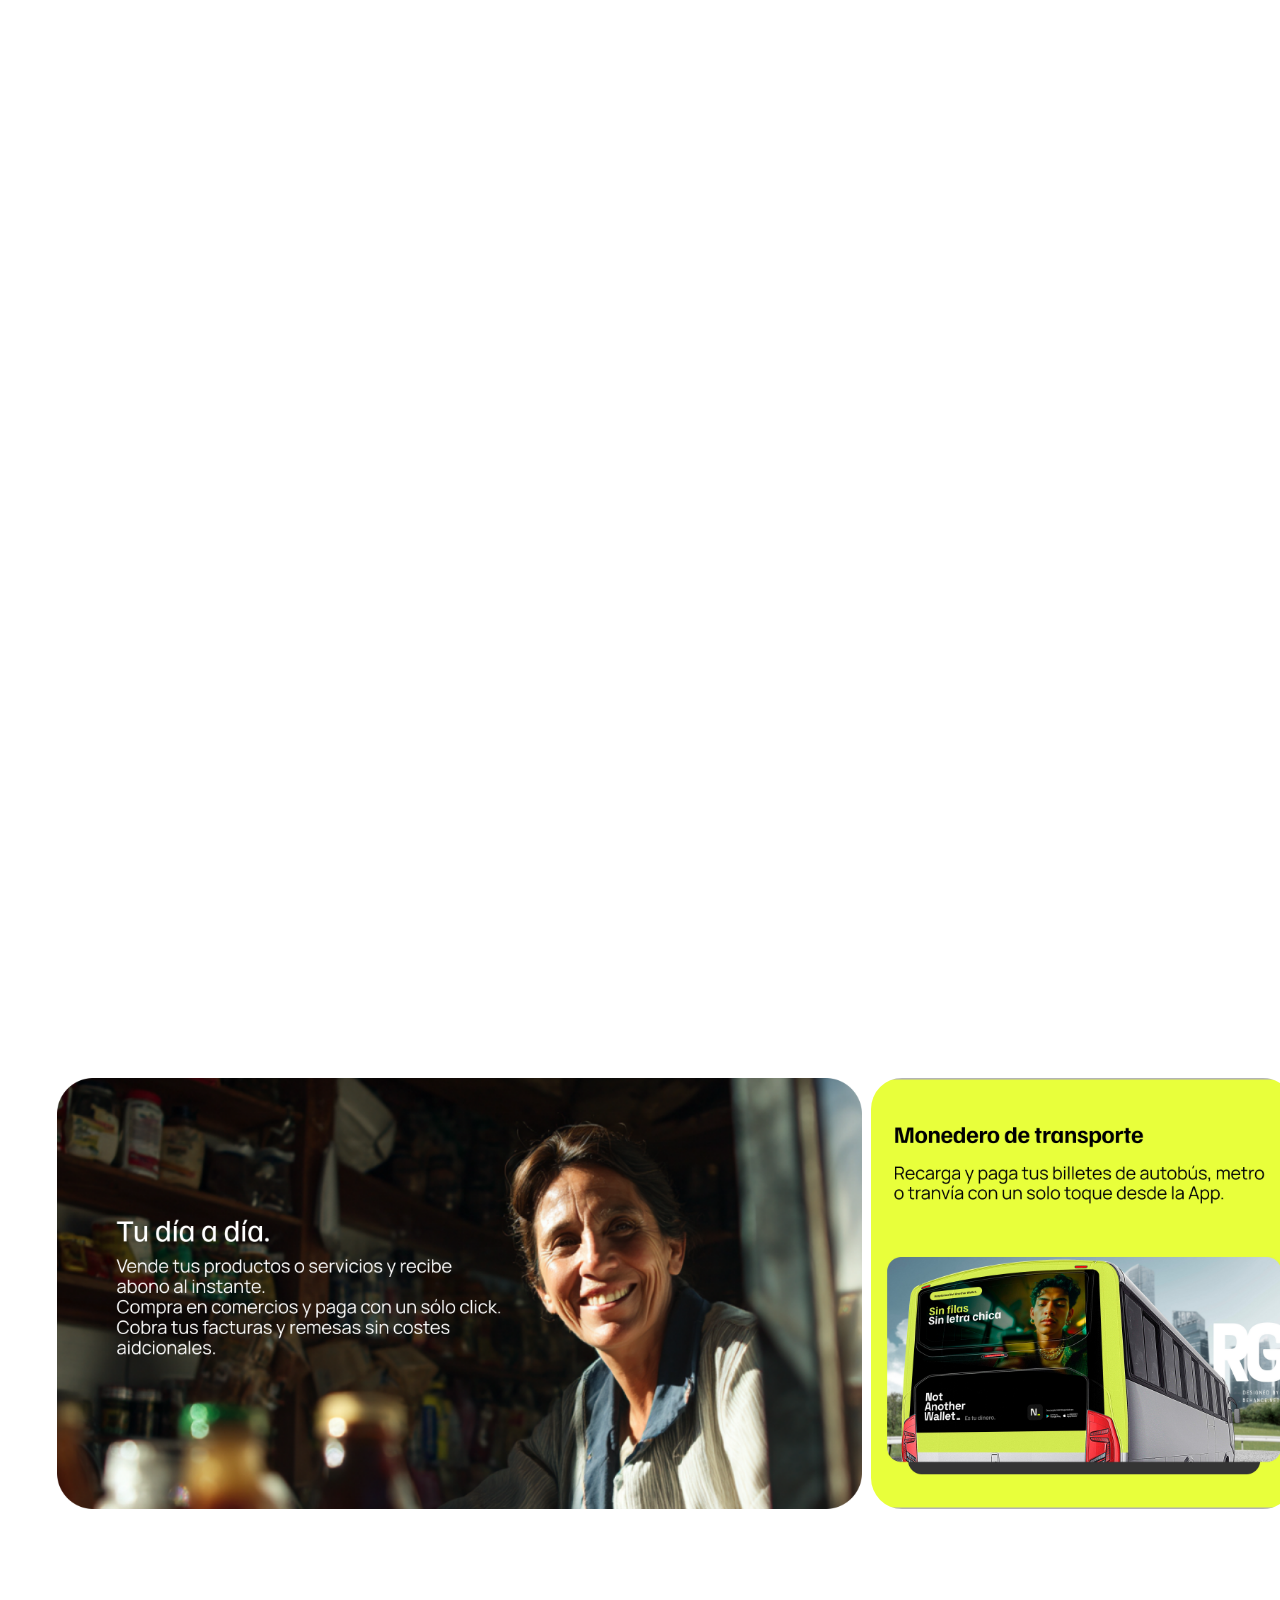
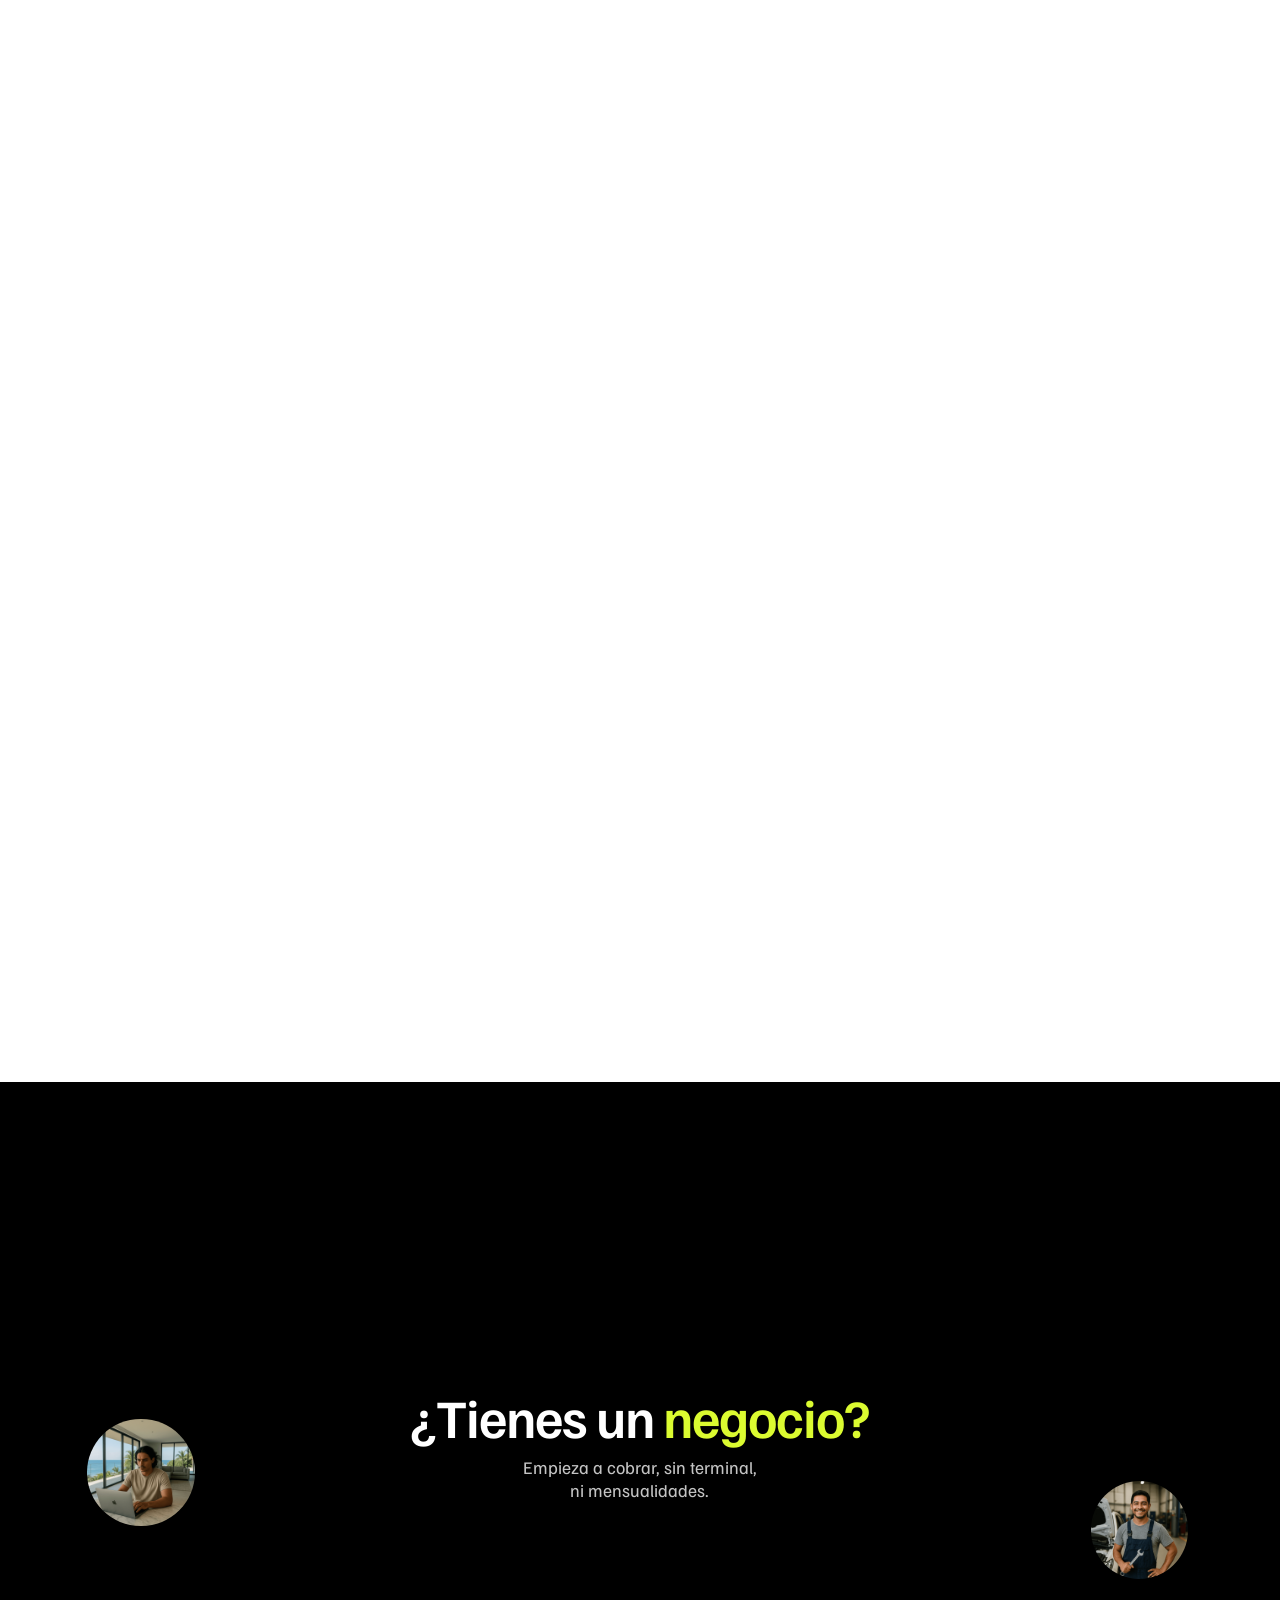
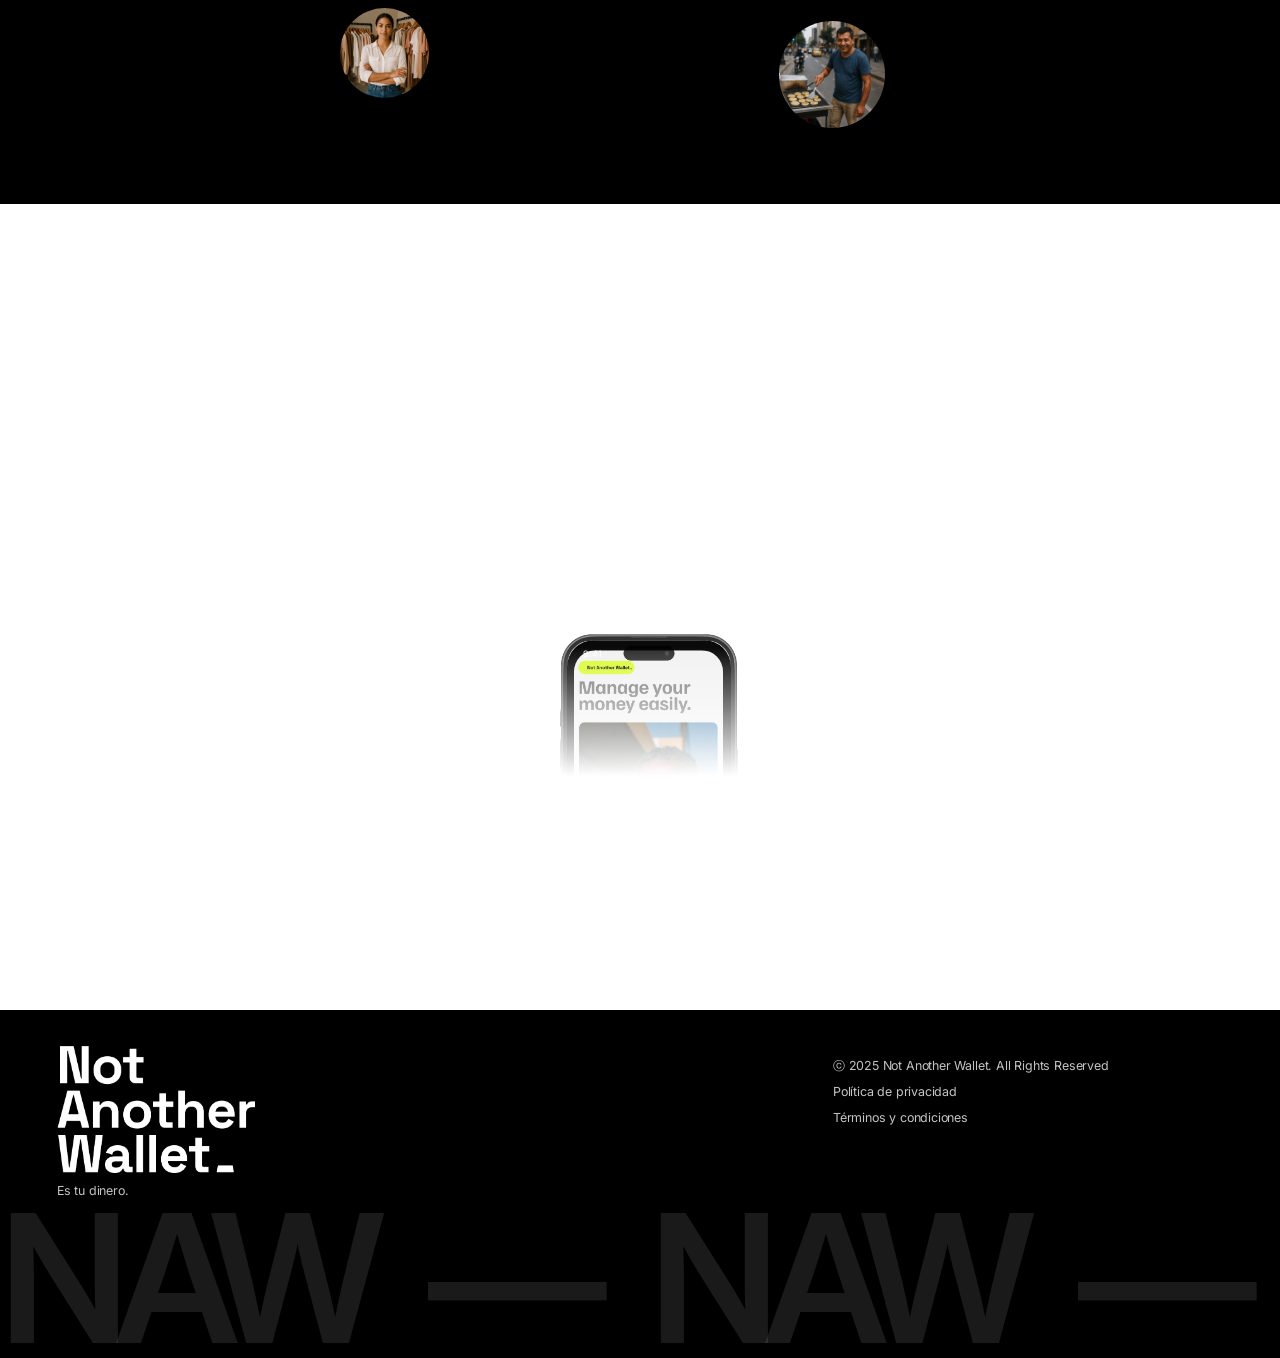
==== commit 00d9f462: "Add N_ app-icon favicon to V0 + V1; wire EN hero artwork swap Co-Authored-By: Claude Fable 5 <norepl" ====
--- a/v0/index.html
+++ b/v0/index.html
@@ -5,6 +5,11 @@
 <meta name="viewport" content="width=device-width, initial-scale=1.0">
 <title>Not Another Wallet.</title>
 <meta name="description" content="Todo lo que tu dinero necesita, en una sola app.">
+<link rel="icon" href="favicon.ico" sizes="any">
+<link rel="icon" type="image/png" sizes="32x32" href="favicon-32.png">
+<link rel="icon" type="image/png" sizes="16x16" href="favicon-16.png">
+<link rel="apple-touch-icon" href="apple-touch-icon.png">
+<meta name="theme-color" content="#000000">
 <link rel="preconnect" href="https://fonts.googleapis.com">
 <link rel="preconnect" href="https://fonts.gstatic.com" crossorigin>
 <link href="https://fonts.googleapis.com/css2?family=Familjen+Grotesk:wght@400;500;600;700&family=Manrope:wght@400;500&family=Inter:wght@400;500;600&display=swap" rel="stylesheet">
@@ -27,7 +32,9 @@
 
   <!-- HERO (headline is part of the artwork) -->
   <section class="hero">
-    <img src="assets/GwhkEkhsc4GyNquCHbSZKhDSFW8.png" alt="No somos otra Wallet más.">
+    <img id="heroArt" src="assets/GwhkEkhsc4GyNquCHbSZKhDSFW8.png"
+         data-en-src="assets/hero-en.png" data-en-alt="We are not Another Wallet."
+         alt="No somos otra Wallet más.">
   </section>
 
   <!-- TODO LO QUE NECESITAS -->
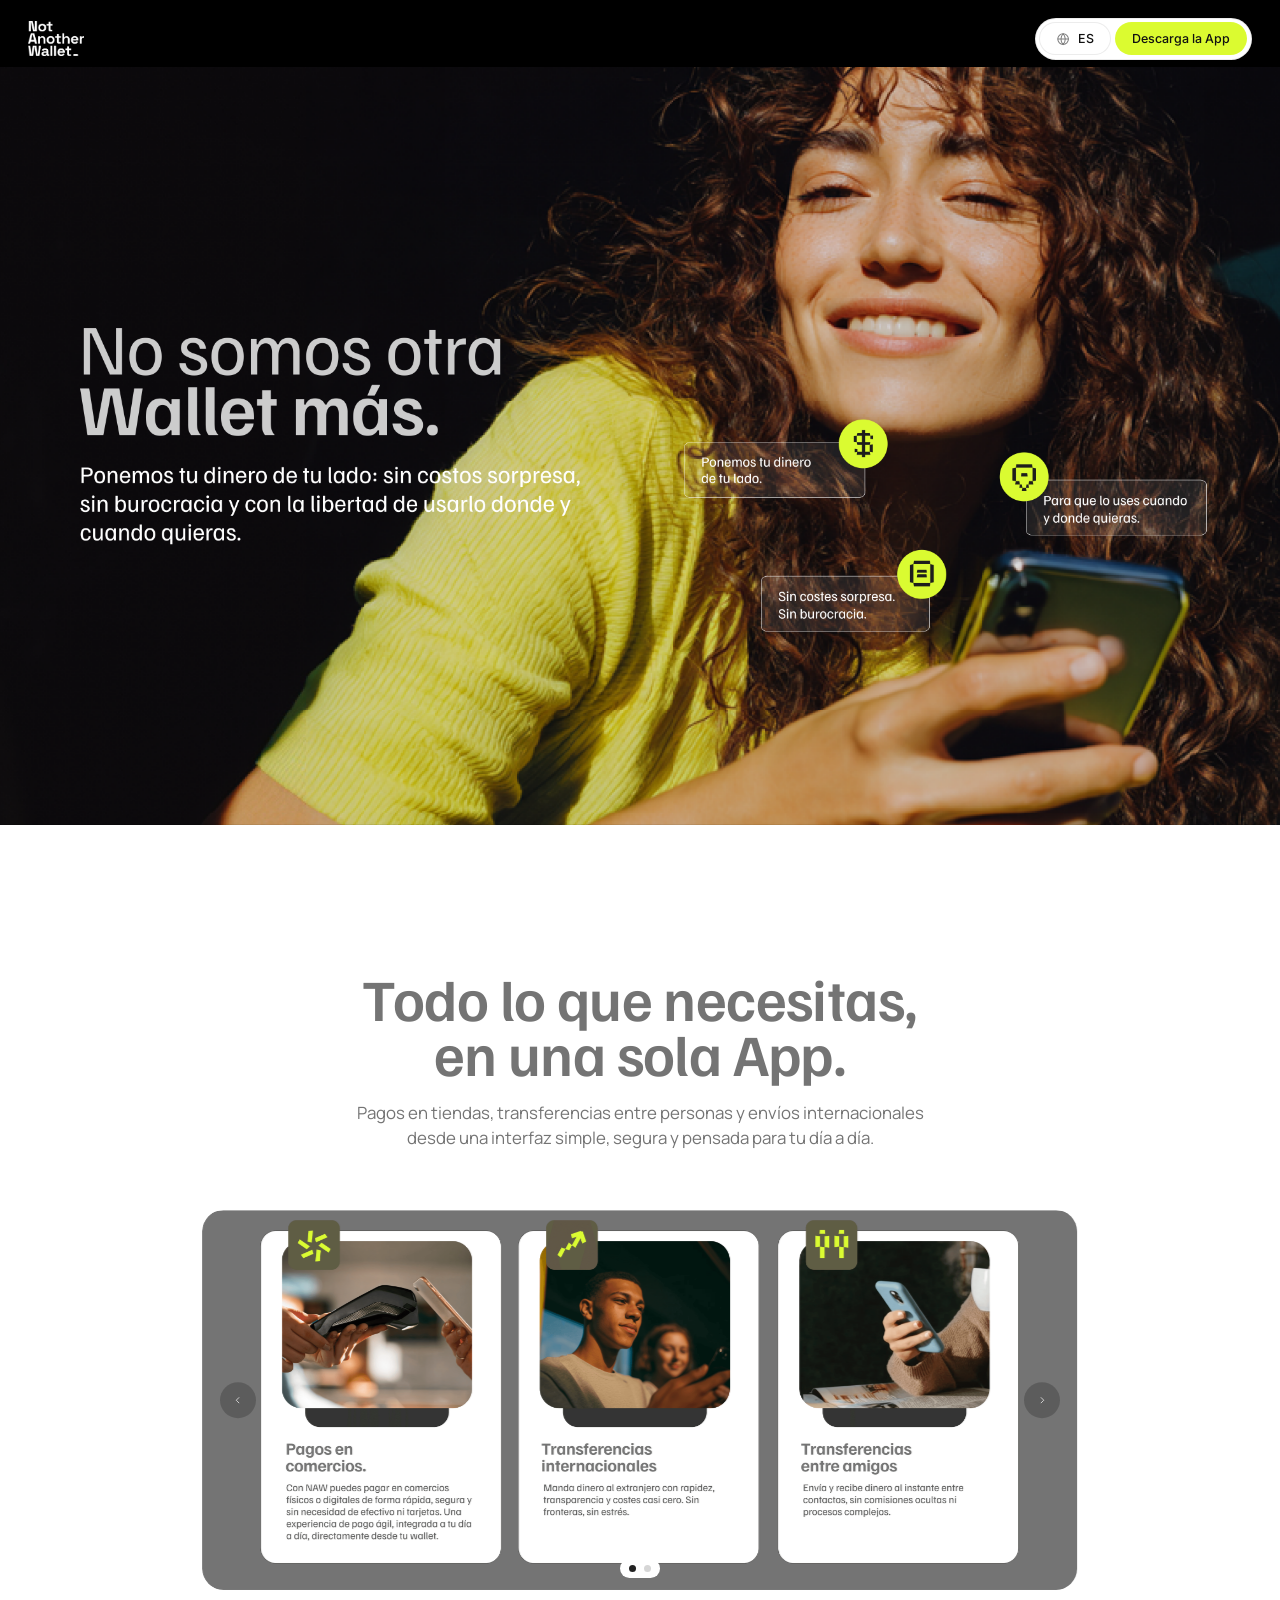
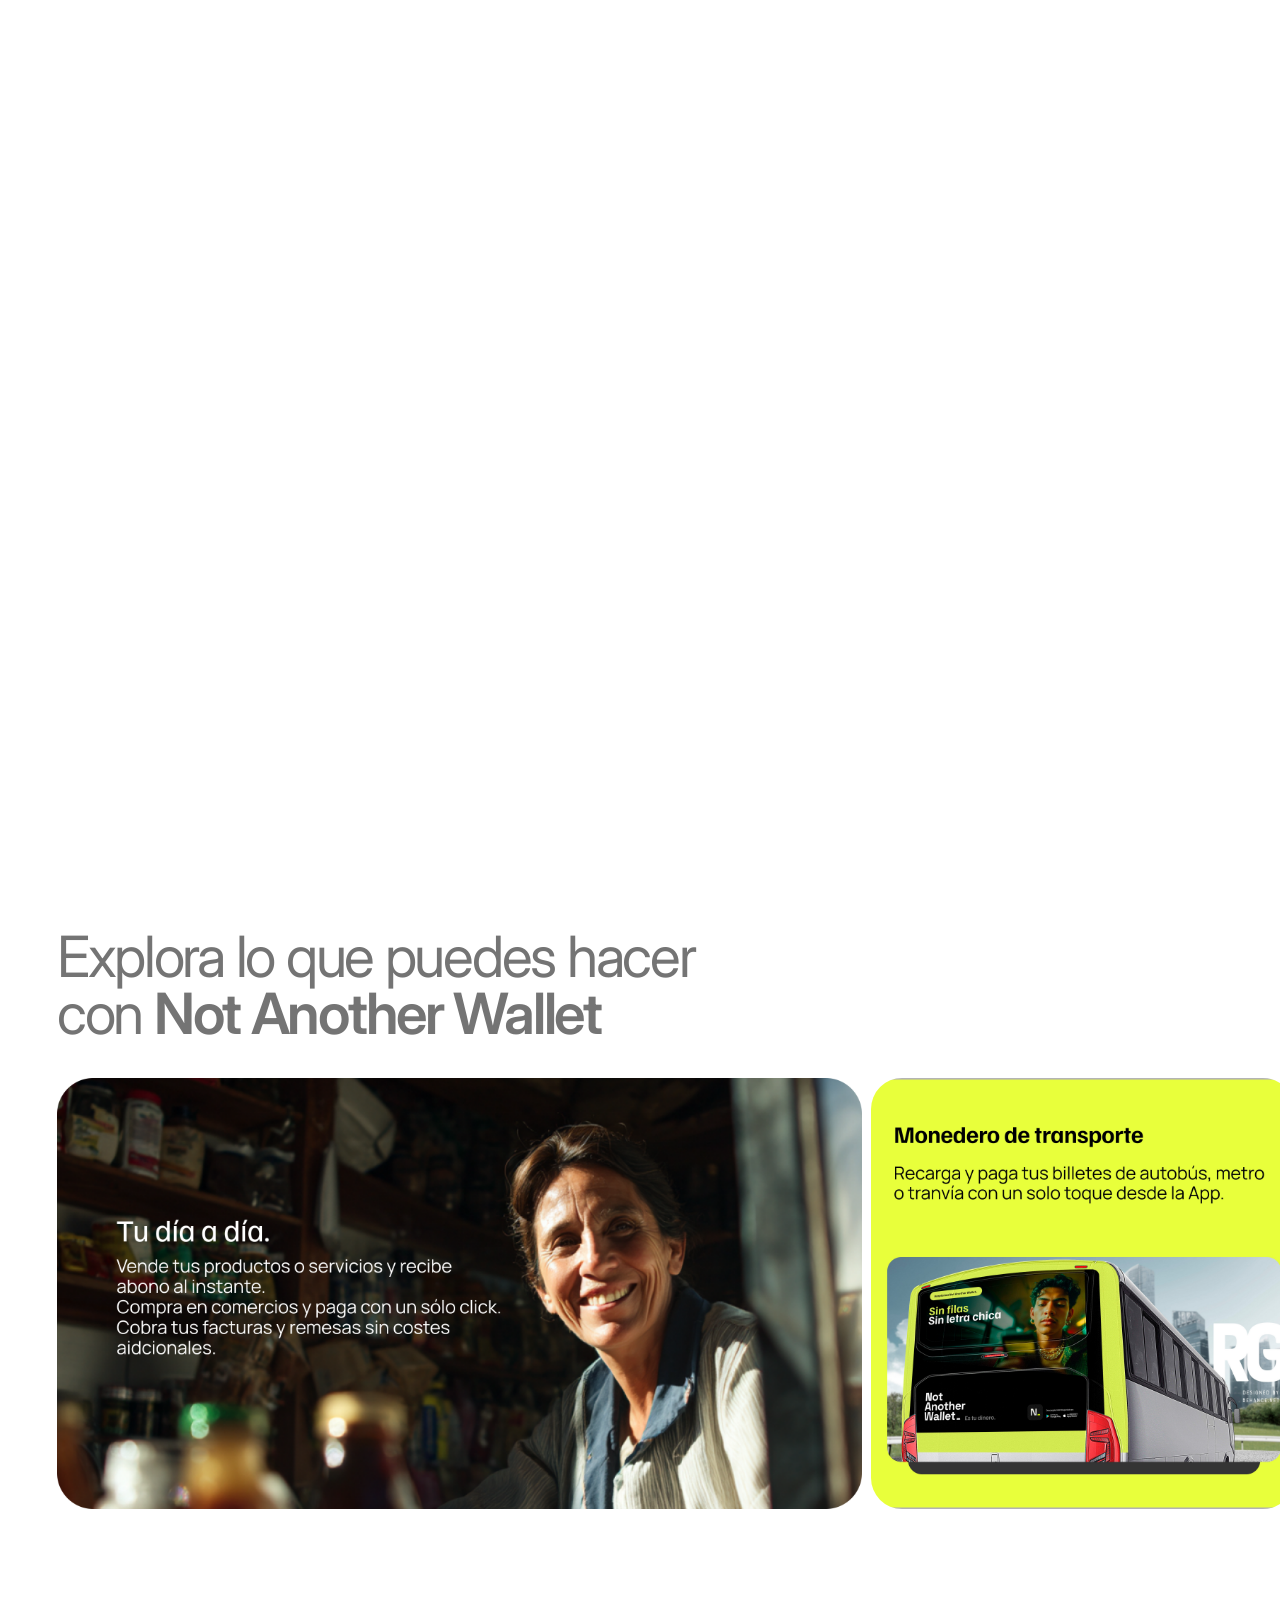
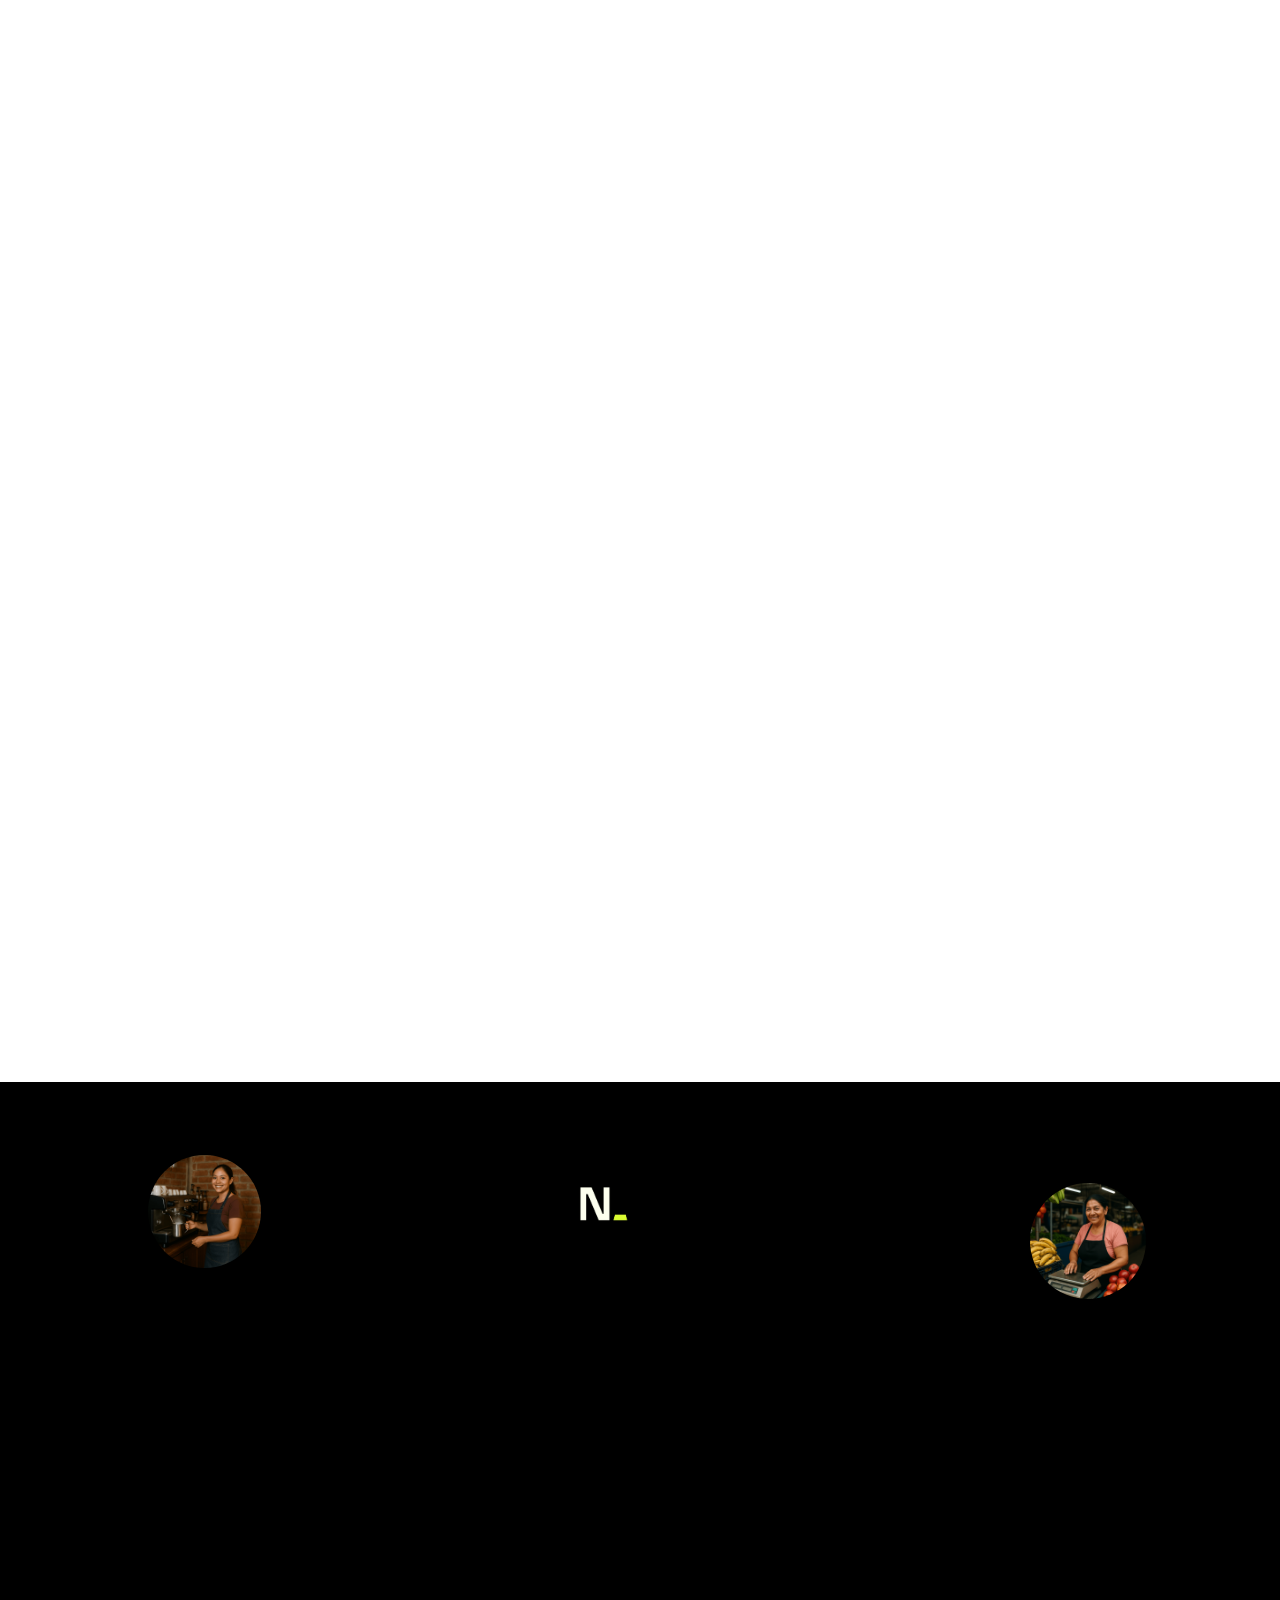
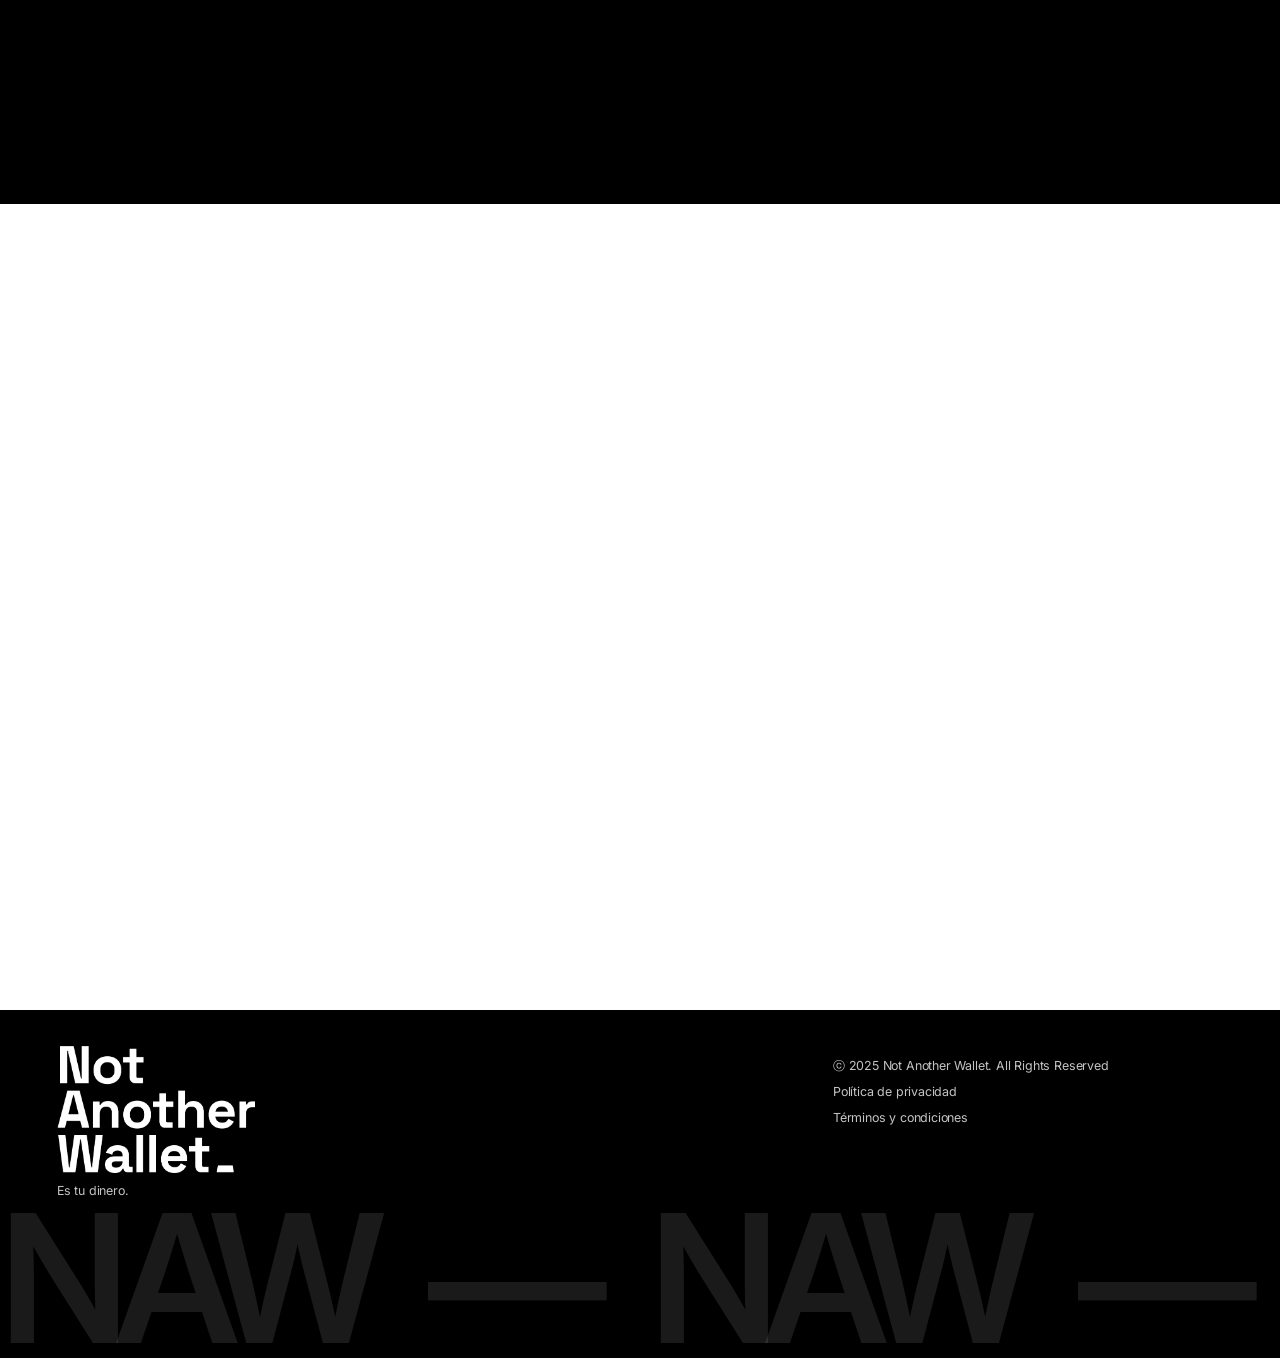
==== commit 226a234e: "V0: EN hero artwork (AVIF + JPG fallback), fixed header with scroll backdrop Co-Authored-By: Claude " ====
--- a/v0/index.html
+++ b/v0/index.html
@@ -33,7 +33,8 @@
   <!-- HERO (headline is part of the artwork) -->
   <section class="hero">
     <img id="heroArt" src="assets/GwhkEkhsc4GyNquCHbSZKhDSFW8.png"
-         data-en-src="assets/hero-en.png" data-en-alt="We are not Another Wallet."
+         data-en-src="assets/hero-en.avif" data-en-fallback="assets/hero-en.jpg"
+         data-en-alt="We are not Another Wallet."
          alt="No somos otra Wallet más.">
   </section>
 
--- a/v0/style.css
+++ b/v0/style.css
@@ -17,14 +17,22 @@
 
 /* ============ NAV (V1-style header, transparent over the hero) ============ */
 .nav {
-  position: absolute;
+  position: fixed;
   top: 0; left: 0; right: 0;
   height: 88px;
-  z-index: 10;
+  z-index: 100;
   display: flex;
   align-items: center;
   justify-content: space-between;
   padding: 0 32px;
+  transition: background 0.3s, backdrop-filter 0.3s, border-color 0.3s;
+  border-bottom: 1px solid transparent;
+}
+.nav.scrolled {
+  background: rgba(0, 0, 0, 0.72);
+  backdrop-filter: blur(16px);
+  -webkit-backdrop-filter: blur(16px);
+  border-bottom-color: rgba(255, 255, 255, 0.1);
 }
 .nav-logo { width: 62px; height: 40px; object-fit: contain; }
 .nav-cta {
